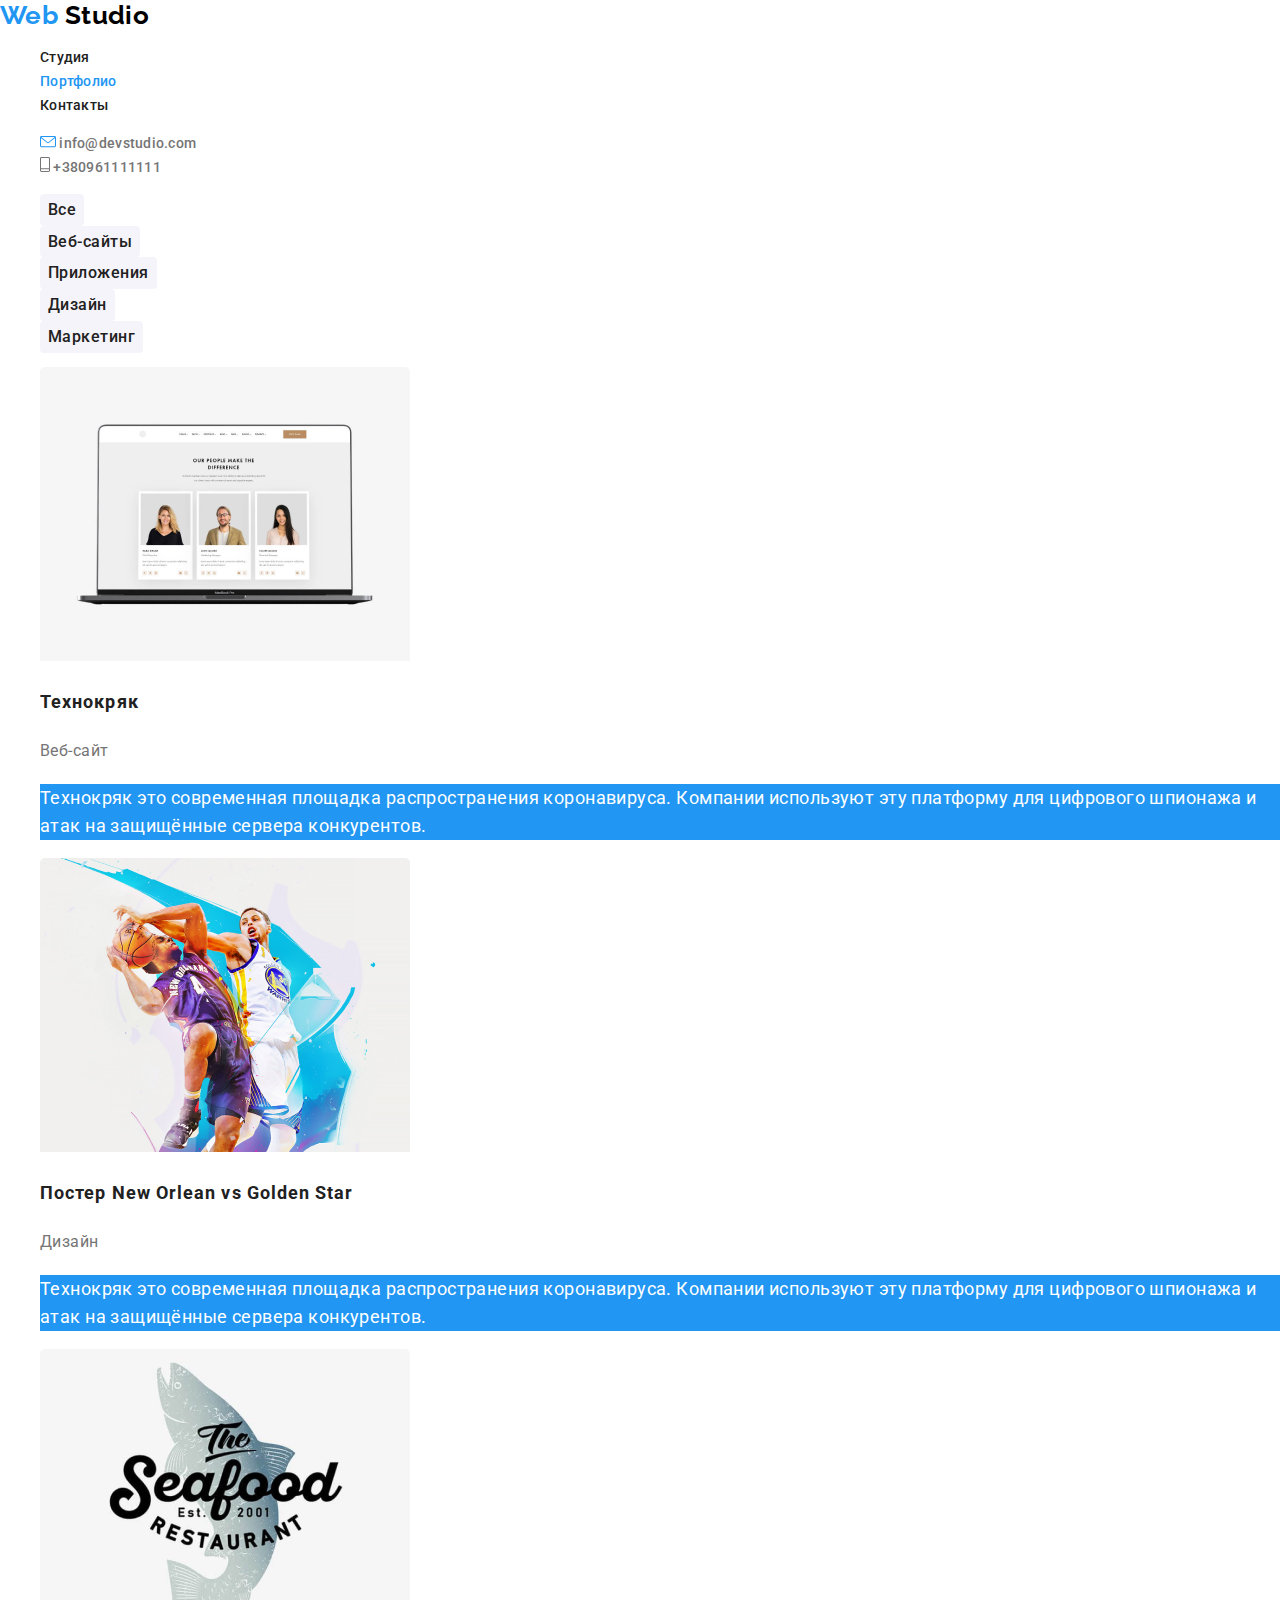
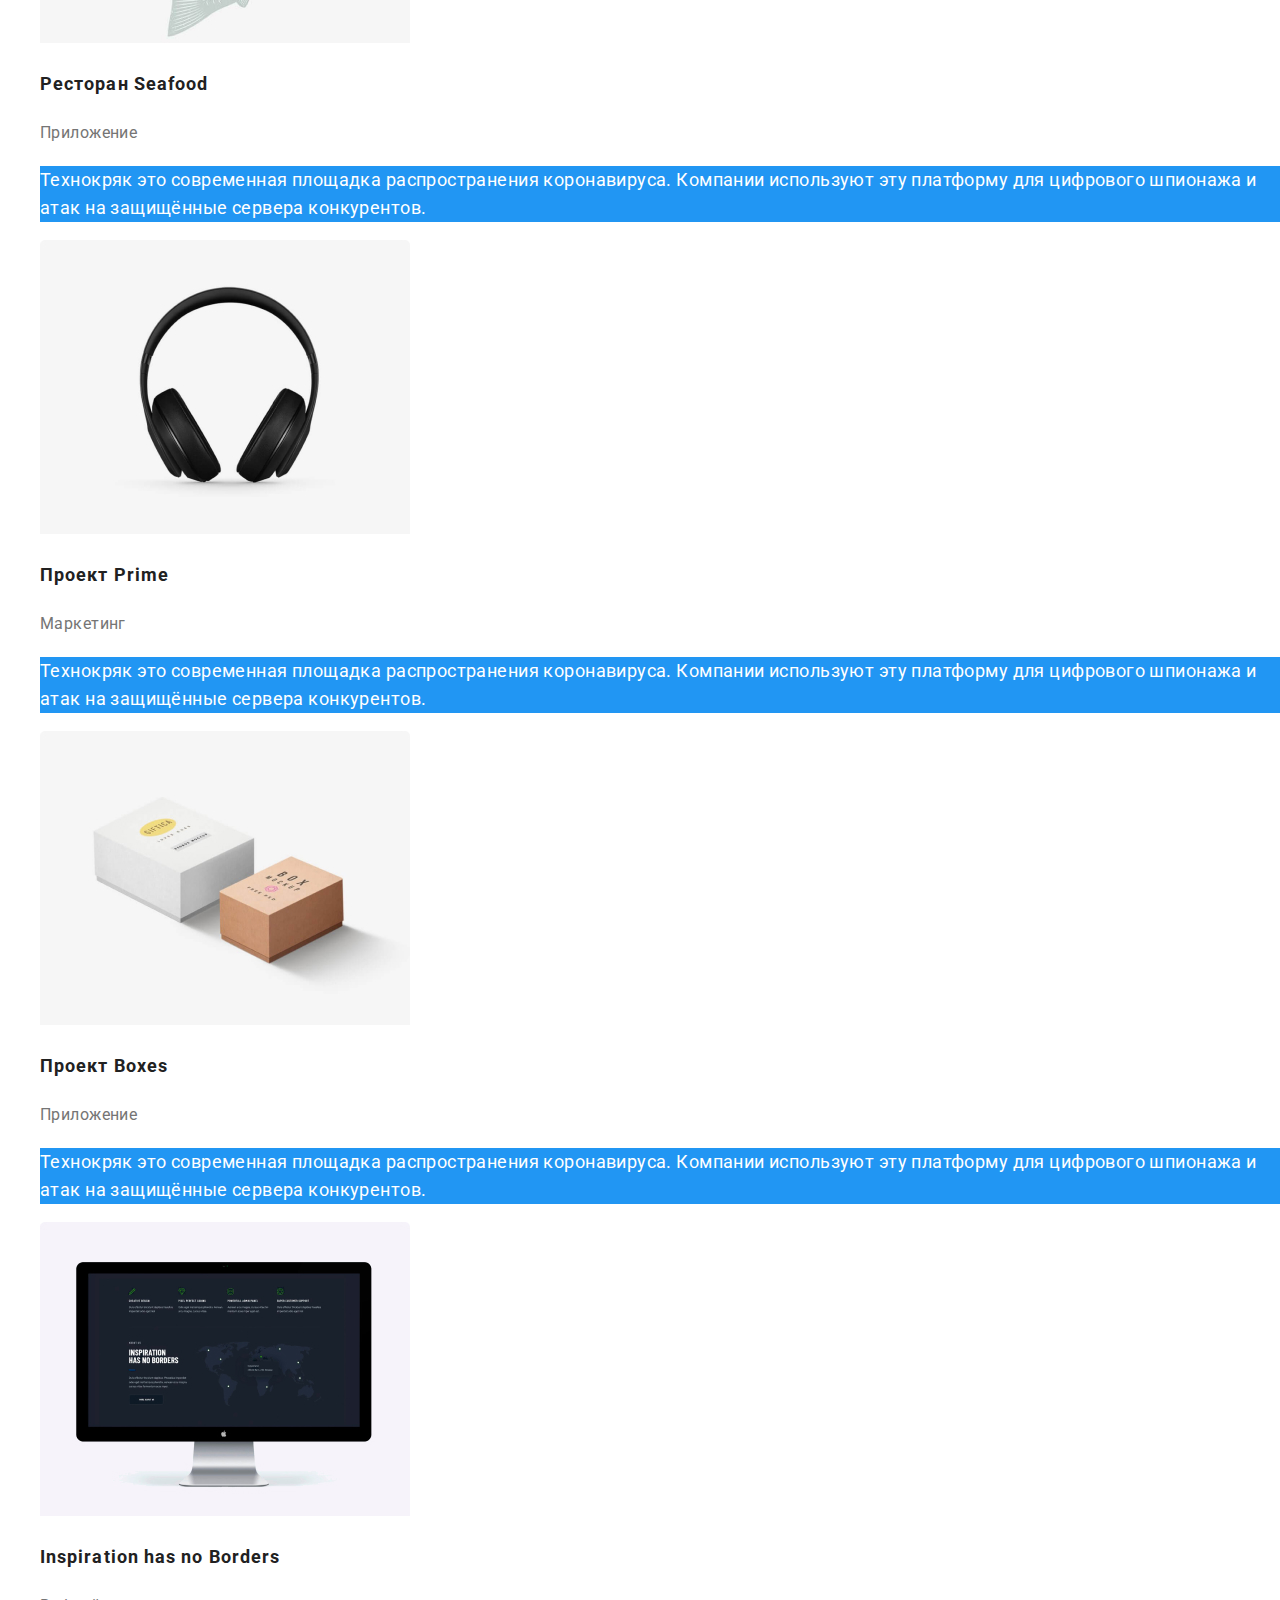
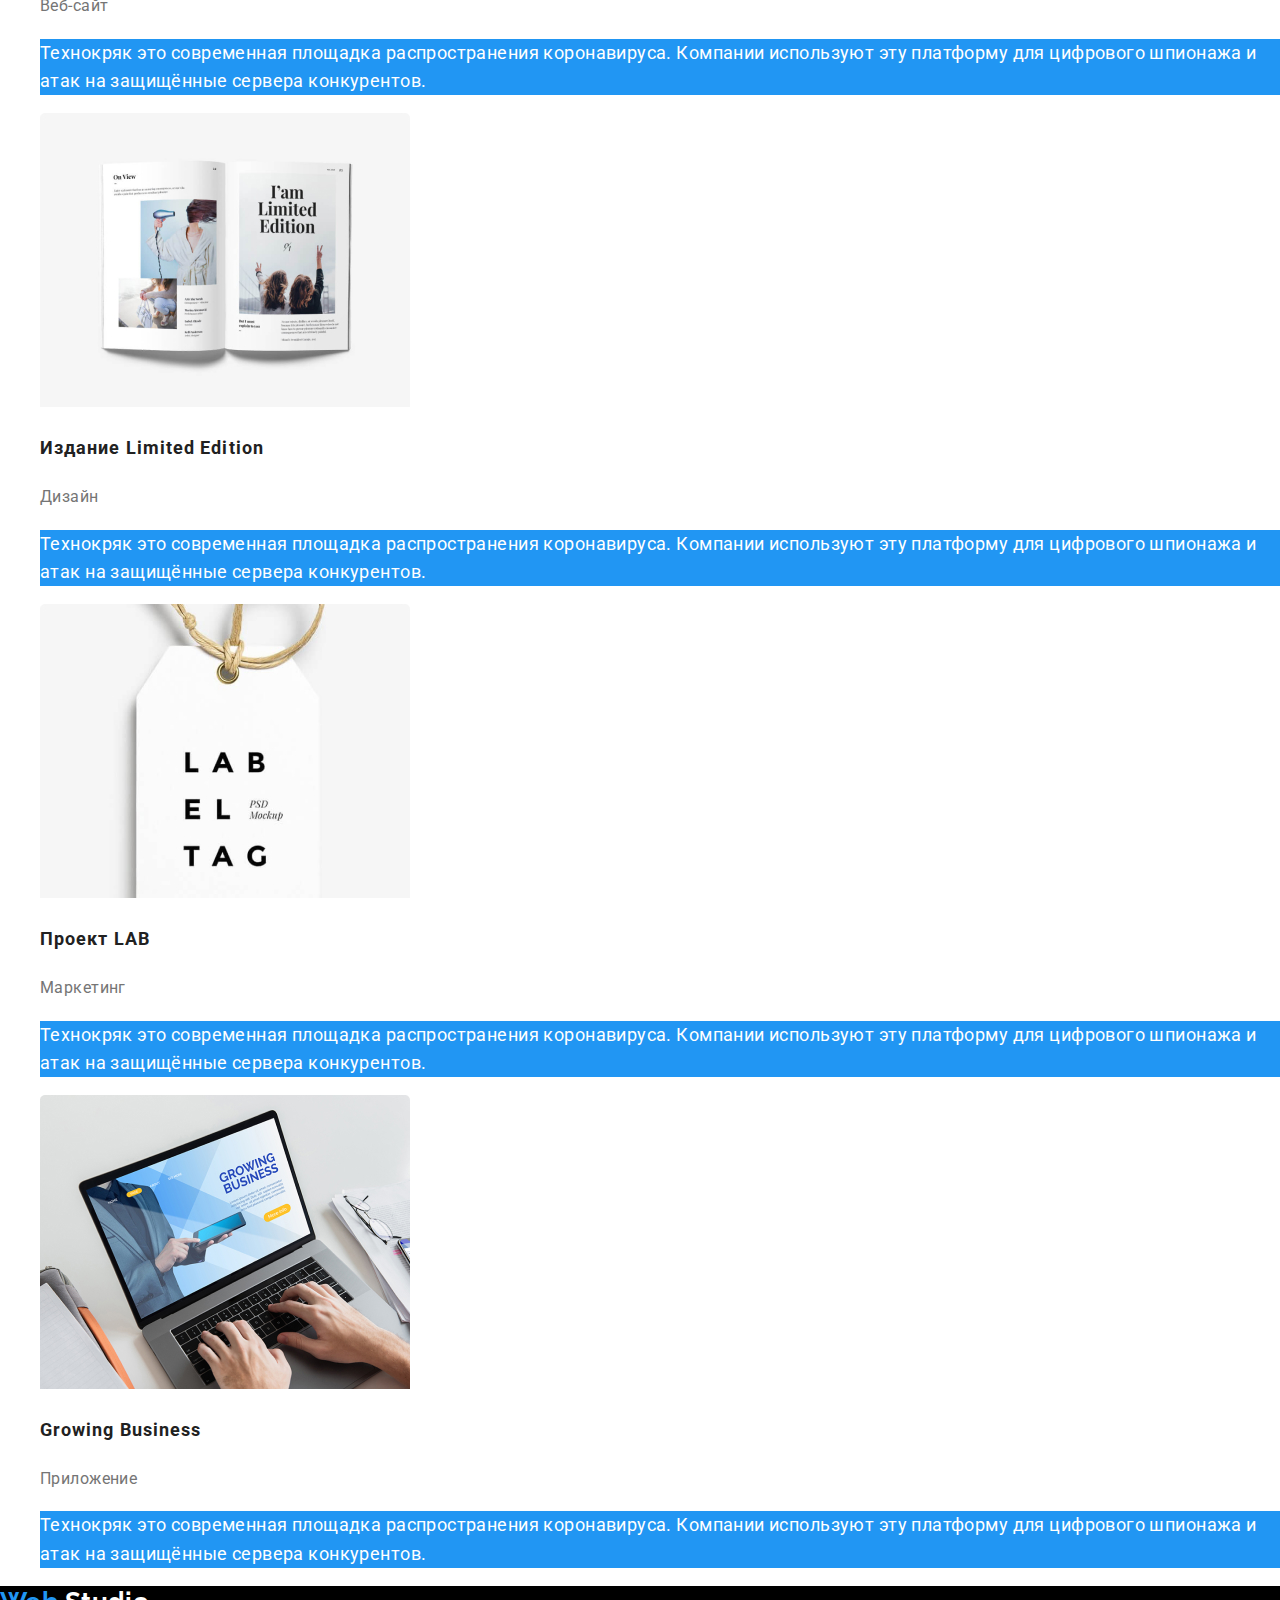
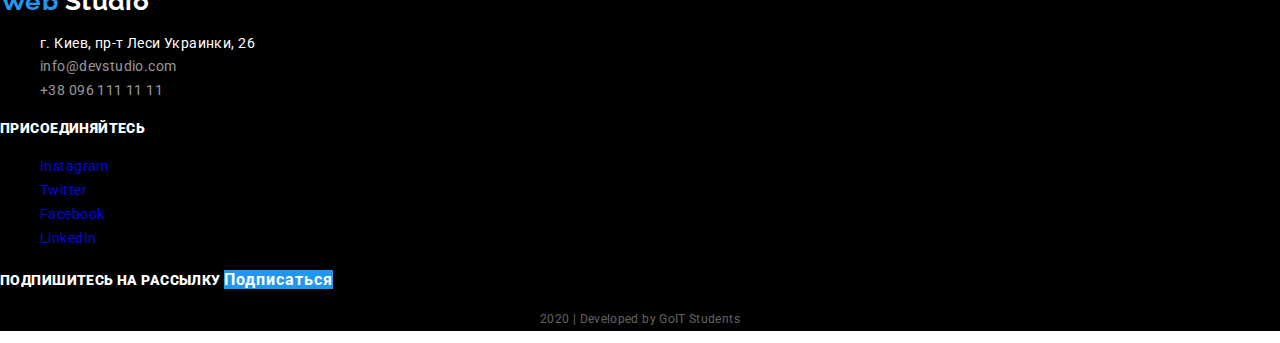
==== portfolio.html @ bf3da472 "Заменяет normalize.css на modern normalize.css" ====
<!DOCTYPE html>
<html lang="ru">
  <head>
    <meta charset="UTF-8" />
    <meta name="viewport" content="width=device-width, initial-scale=1.0" />
    <title>Portfolio</title>
    <link
      href="https://fonts.googleapis.com/css2?family=Raleway:wght@700&family=Roboto:wght@400;500;700&display=swap"
      rel="stylesheet"
    />
    <link
      rel="stylesheet"
      href="https://cdnjs.cloudflare.com/ajax/libs/modern-normalize/0.6.0/modern-normalize.css"
    />
    <link rel="stylesheet" href="./css/styles.css" />
  </head>
  <body>
    <!-- Шапка страницы с навигацией-->
    <header>
      <nav>
        <a class="logo" href="./index.html">
          Web
          <span class="in-header">Studio</span>
        </a>
        <ul class="site-navigation">
          <li>
            <a href="./index.html" class="link">Студия</a>
          </li>
          <li>
            <a href="./portfolio.html" class="link current" aria-current="page">
              Портфолио
            </a>
          </li>
          <li>
            <a href="" class="link">Контакты</a>
          </li>
        </ul>
      </nav>
      <address>
        <ul class="site-contacts">
          <li>
            <a href="mailto:info@devstudio.com" class="link">
              <img src="./images/mail-icon.svg" alt="отправить мейл" />
              info@devstudio.com
            </a>
          </li>
          <li>
            <a href="tel:+380961111111" class="link">
              <img src="./images/phone-icon.svg" alt="позвонить" />
              +380961111111
            </a>
          </li>
        </ul>
      </address>
    </header>
    <!-- Уникальный контент страницы -->
    <main>
      <ul class="filter">
        <li>
          <button class="filter-button" type="button">Все</button>
        </li>
        <li>
          <button class="filter-button" type="button">Веб-сайты</button>
        </li>
        <li>
          <button class="filter-button" type="button">Приложения</button>
        </li>
        <li>
          <button class="filter-button" type="button">Дизайн</button>
        </li>
        <li>
          <button class="filter-button" type="button">Маркетинг</button>
        </li>
      </ul>
      <h1 class="main-title">Галерея проектов</h1>
      <ul class="main-list">
        <li>
          <a class="portfolio-link" href="">
            <img src="./images/project1.jpg" alt="Первый проект" width="370" />
            <h2 class="subtitle">Технокряк</h2>
            <p class="type">Веб-сайт</p>
            <p class="description">
              Технокряк это современная площадка распространения коронавируса.
              Компании используют эту платформу для цифрового шпионажа и атак на
              защищённые сервера конкурентов.
            </p>
          </a>
        </li>
        <li>
          <a class="portfolio-link" href="">
            <img src="./images/project2.jpg" alt="Второй проект" width="370" />
            <h2 class="subtitle">Постер New Orlean vs Golden Star</h2>
            <p class="type">Дизайн</p>
            <p class="description">
              Технокряк это современная площадка распространения коронавируса.
              Компании используют эту платформу для цифрового шпионажа и атак на
              защищённые сервера конкурентов.
            </p>
          </a>
        </li>
        <li>
          <a class="portfolio-link" href="">
            <img src="./images/project3.jpg" alt="Третий проект" width="370" />
            <h2 class="subtitle">Ресторан Seafood</h2>
            <p class="type">Приложение</p>
            <p class="description">
              Технокряк это современная площадка распространения коронавируса.
              Компании используют эту платформу для цифрового шпионажа и атак на
              защищённые сервера конкурентов.
            </p>
          </a>
        </li>
        <li>
          <a class="portfolio-link" href="">
            <img
              src="./images/project4.jpg"
              alt="Четвертый проект"
              width="370"
            />
            <h2 class="subtitle">Проект Prime</h2>
            <p class="type">Маркетинг</p>
            <p class="description">
              Технокряк это современная площадка распространения коронавируса.
              Компании используют эту платформу для цифрового шпионажа и атак на
              защищённые сервера конкурентов.
            </p>
          </a>
        </li>
        <li>
          <a class="portfolio-link" href="">
            <img src="./images/project5.jpg" alt="Пятый проект" width="370" />
            <h2 class="subtitle">Проект Boxes</h2>
            <p class="type">Приложение</p>
            <p class="description">
              Технокряк это современная площадка распространения коронавируса.
              Компании используют эту платформу для цифрового шпионажа и атак на
              защищённые сервера конкурентов.
            </p>
          </a>
        </li>
        <li>
          <a class="portfolio-link" href="">
            <img src="./images/project6.jpg" alt="Шестой проект" width="370" />
            <h2 class="subtitle">Inspiration has no Borders</h2>
            <p class="type">Веб-сайт</p>
            <p class="description">
              Технокряк это современная площадка распространения коронавируса.
              Компании используют эту платформу для цифрового шпионажа и атак на
              защищённые сервера конкурентов.
            </p>
          </a>
        </li>
        <li>
          <a class="portfolio-link" href="">
            <img src="./images/project7.jpg" alt="Седьмой проект" width="370" />
            <h2 class="subtitle">Издание Limited Edition</h2>
            <p class="type">Дизайн</p>
            <p class="description">
              Технокряк это современная площадка распространения коронавируса.
              Компании используют эту платформу для цифрового шпионажа и атак на
              защищённые сервера конкурентов.
            </p>
          </a>
        </li>
        <li>
          <a class="portfolio-link" href="">
            <img src="./images/project8.jpg" alt="Восьмой проект" width="370" />
            <h2 class="subtitle">Проект LAB</h2>
            <p class="type">Маркетинг</p>
            <p class="description">
              Технокряк это современная площадка распространения коронавируса.
              Компании используют эту платформу для цифрового шпионажа и атак на
              защищённые сервера конкурентов.
            </p>
          </a>
        </li>
        <li>
          <a class="portfolio-link" href="">
            <img src="./images/project9.jpg" alt="Девятый проект" width="370" />
            <h2 class="subtitle">Growing Business</h2>
            <p class="type">Приложение</p>
            <p class="description">
              Технокряк это современная площадка распространения коронавируса.
              Компании используют эту платформу для цифрового шпионажа и атак на
              защищённые сервера конкурентов.
            </p>
          </a>
        </li>
      </ul>
    </main>
    <!-- Подвал страницы -->
    <footer>
      <a class="logo" href="./index.html">
        Web
        <span class="in-footer">Studio</span>
      </a>
      <address>
        <ul class="address-links">
          <li>
            <a class="address" href="https://goo.gl/maps/L6xQnXcVUkstuExL9"
              >г. Киев, пр-т Леси Украинки, 26
            </a>
          </li>
          <li>
            <a class="link" href="mailto:info@devstudio.com"
              >info@devstudio.com
            </a>
          </li>
          <li>
            <a class="link" href="tel:+380961111111">+38 096 111 11 11 </a>
          </li>
        </ul>
      </address>
      <span class="footer-text"><b>присоединяйтесь</b></span>
      <ul class="footer social-links">
        <li>
          <a class="social-links" href="https://www.instagram.com/">
            Instagram
          </a>
        </li>
        <li>
          <a class="social-links" href="https://twitter.com/">Twitter</a>
        </li>
        <li>
          <a class="social-links" href="https://www.facebook.com/">Facebook</a>
        </li>
        <li>
          <a class="social-links" href="https://www.linkedin.com/">LinkedIn</a>
        </li>
      </ul>
      <span class="footer-text"><b>Подпишитесь на рассылку</b></span>
      <a class="button primary" href="">Подписаться</a>
      <p class="developed-by">2020 | Developed by GoIT Students</p>
    </footer>
  </body>
</html>
---- css/styles.css ----
/* цвет фона кнопки, ссылок в фокусе - #2196F3
цвет фона страницы, текста героя, текста кнопки, подписи боксов в фокусе - #FFFFFF
цвет описания функций, должностей в команде, контактов в хедере - #757575
цвет текста заголовков, имен членов команды, ссылок навигации - #212121
цвет части логотипа - #000000 
цвет контактов в футере - rgba(255, 255, 255, 0.6); 
цвет фона неактивных кнопок в фильтре портфолио, фона секции команды - #F5F4FA; */
:root {
  --button-background-links-color: #2196f3;
  --body-background-button-font-color: #ffffff;
  --features-header-contacts-color: #757575;
  --headers-names-links-color: #212121;
  --footer-contacts-color: rgba(255, 255, 255, 0.6);
  --team-background-portfolio-filters-color: #f5f4fa;
}

/* свойства body */
body {
  font-family: Roboto, sans-serif;
  font-style: normal;
  font-weight: 400;
  font-size: 14px;
  line-height: 1.71;
  letter-spacing: 0.03em;
}

/* Свойства логотипа */
.logo {
  font-family: Raleway, sans-serif;
  font-style: normal;
  font-weight: 700;
  font-size: 26px;
  line-height: 1.19;
  color: #2196f3;
  text-decoration: none;
}

.logo .in-header {
  color: #000000;
}

.logo .in-footer {
  color: #ffffff;
}
/* Навигация сайта*/

.site-navigation {
  list-style-type: none;
}
.site-navigation .link {
  font-weight: 500;
  line-height: 1.14;
  letter-spacing: 0.02em;
  text-decoration: none;
  color: var(--headers-names-links-color);
}

.site-navigation .link:hover,
.site-navigation .link:focus {
  color: var(--button-background-links-color);
}

.site-navigation .current {
  color: var(--button-background-links-color);
}

/*Контакты в хедере*/

.site-contacts {
  list-style-type: none;
}

.site-contacts .link {
  font-style: normal;
  font-weight: 500;
  line-height: 1.14;
  letter-spacing: 0.02em;
  text-decoration: none;
  color: var(--features-header-contacts-color);
}

.site-contacts .link:hover,
.site-contacts .link:focus {
  color: var(--button-background-links-color);
}
/*Подвал страницы*/

.address-links {
  font-style: normal;
  line-height: 1.71;
  list-style-type: none;
  text-decoration: none;
}

.address {
  text-decoration: none;
  color: var(--body-background-button-font-color);
}

.address-links .link {
  text-decoration: none;
  color: var(--footer-contacts-color);
}

.footer-text {
  font-weight: 700;
  line-height: 16px;
  text-transform: uppercase;
  color: var(--body-background-button-font-color);
}

.footer.social-links {
  list-style: none;
  text-decoration: none;
}
.footer .social-links:hover,
.footer .social-links:focus {
  color: var(--button-background-links-color);
}

.developed-by {
  font-size: 12px;
  line-height: 2;
  text-align: center;
  letter-spacing: 0.03em;
  color: rgba(255, 255, 255, 0.4);
}

/*Кнопка*/

.button {
  font-weight: 700;
  font-size: 16px;
  line-height: 1.87;
  align-items: center;
  text-align: center;
  letter-spacing: 0.06em;
  text-decoration: none;
}

.button.primary {
  color: var(--body-background-button-font-color);
  background-color: var(--button-background-links-color);
}

/*Герой*/

.hero-title {
  font-weight: 900;
  font-size: 44px;
  line-height: 1.36;
  text-align: center;
  letter-spacing: 0.06em;
  text-transform: uppercase;
  /* DELETE THIS AFTER MODIFICATION */
  background-color: #000000;
  /* DELETE THIS AFTER MODIFICATION */
  color: var(--body-background-button-font-color);
}

/*Особенности*/

.section-title {
  font-weight: 700;
  font-size: 36px;
  line-height: 1.16;
  text-align: center;
  color: var(--headers-names-links-color);
}

.section-title.invisible {
  visibility: hidden;
}

.section-subtitle {
  font-weight: 700;
  font-size: 14px;
  line-height: 1.14;
  text-transform: uppercase;
  color: var(--headers-names-links-color);
}

.section .features {
  color: var(--features-header-contacts-color);
}

.section-subtitle.work {
  color: var(--body-background-button-font-color);
}

.section-subtitle.team {
  font-weight: 500;
  font-size: 16px;
  line-height: 1.18;
  text-align: center;
  text-transform: none;
  color: var(--headers-names-links-color);
}

.section-list {
  list-style: none;
}

.section-list.link {
  text-decoration: none;
}

.section-list.link:hover,
.section-list.link:focus {
  color: var(--button-background-links-color);
}

/*Наша команда*/

.team-list {
  list-style: none;
}

.mate {
  list-style: none;
}

.social-links {
  text-decoration: none;
}

.mate .social-links:hover,
.mate .social-links:focus {
  color: var(--button-background-links-color);
}

.position {
  font-size: 16px;
  line-height: 1.18;
  text-align: center;
  color: var(--features-header-contacts-color);
}

/* DELETE THIS AFTER MODIFICATION */
footer {
  background-color: #000000;
}
/* DELETE THIS AFTER MODIFICATION */

/*Фильтр*/

.filter {
  list-style: none;
}

.filter-button {
  font-family: inherit;
  font-style: normal;
  font-weight: 500;
  font-size: 16px;
  line-height: 1.62;
  text-align: center;
  letter-spacing: 0.03em;
  border-color: transparent;
  border-radius: 4px;
  color: var(--headers-names-links-color);
  background-color: var(--team-background-portfolio-filters-color);
}

.filter-button:hover,
.filter-button:focus {
  color: var(--body-background-button-font-color);
  background-color: var(--button-background-links-color);
}

/*Портфолио*/

.main-title {
  display: none;
}

.main-list {
  list-style: none;
}

.portfolio-link {
  text-decoration: none;
}

.main-list .subtitle {
  font-weight: 700;
  font-size: 18px;
  line-height: 2;
  letter-spacing: 0.06em;
  color: var(--headers-names-links-color);
}

.main-list .type {
  font-size: 16px;
  line-height: 1.87;
  color: var(--features-header-contacts-color);
}

.main-list .description {
  font-size: 18px;
  line-height: 1.56;
  color: var(--body-background-button-font-color);

  /*DELETE THIS AFTER MODIFICATION*/
  background-color: var(--button-background-links-color);
  /*DELETE THIS AFTER MODIFICATION*/
}
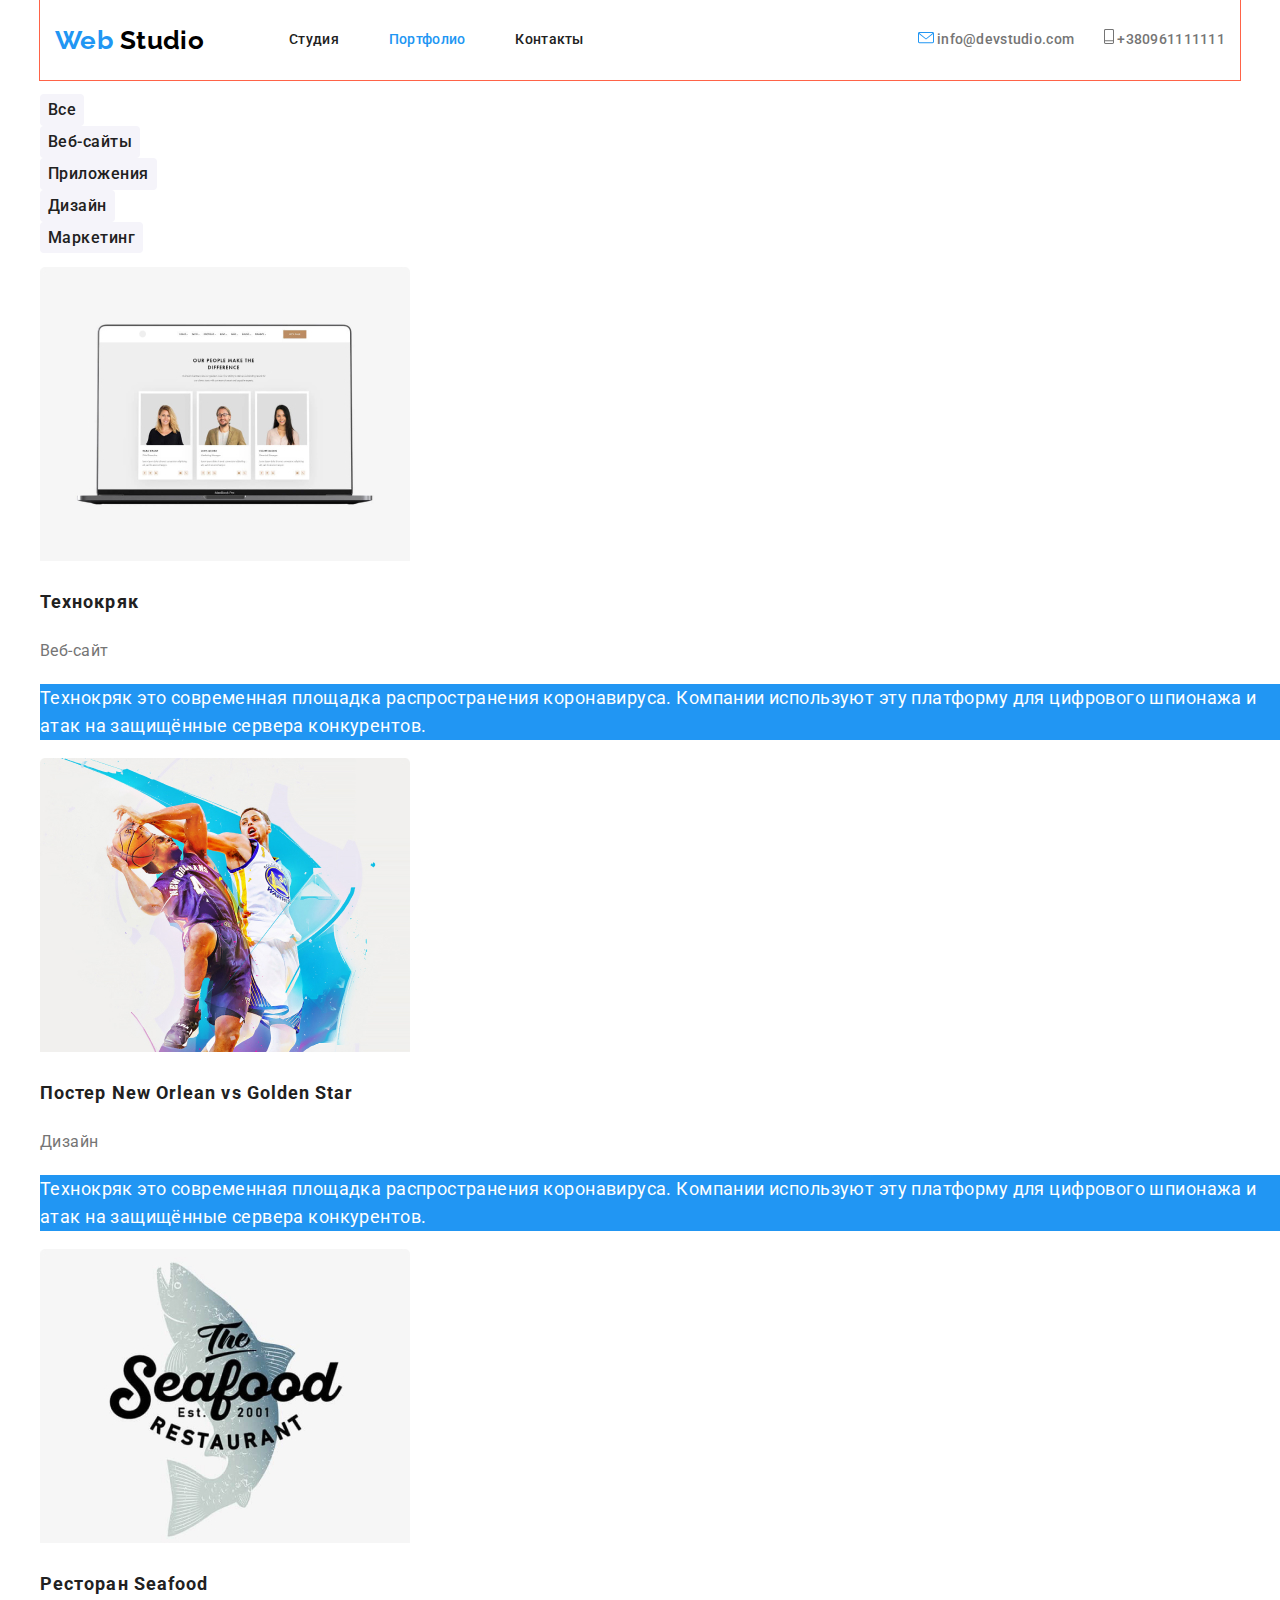
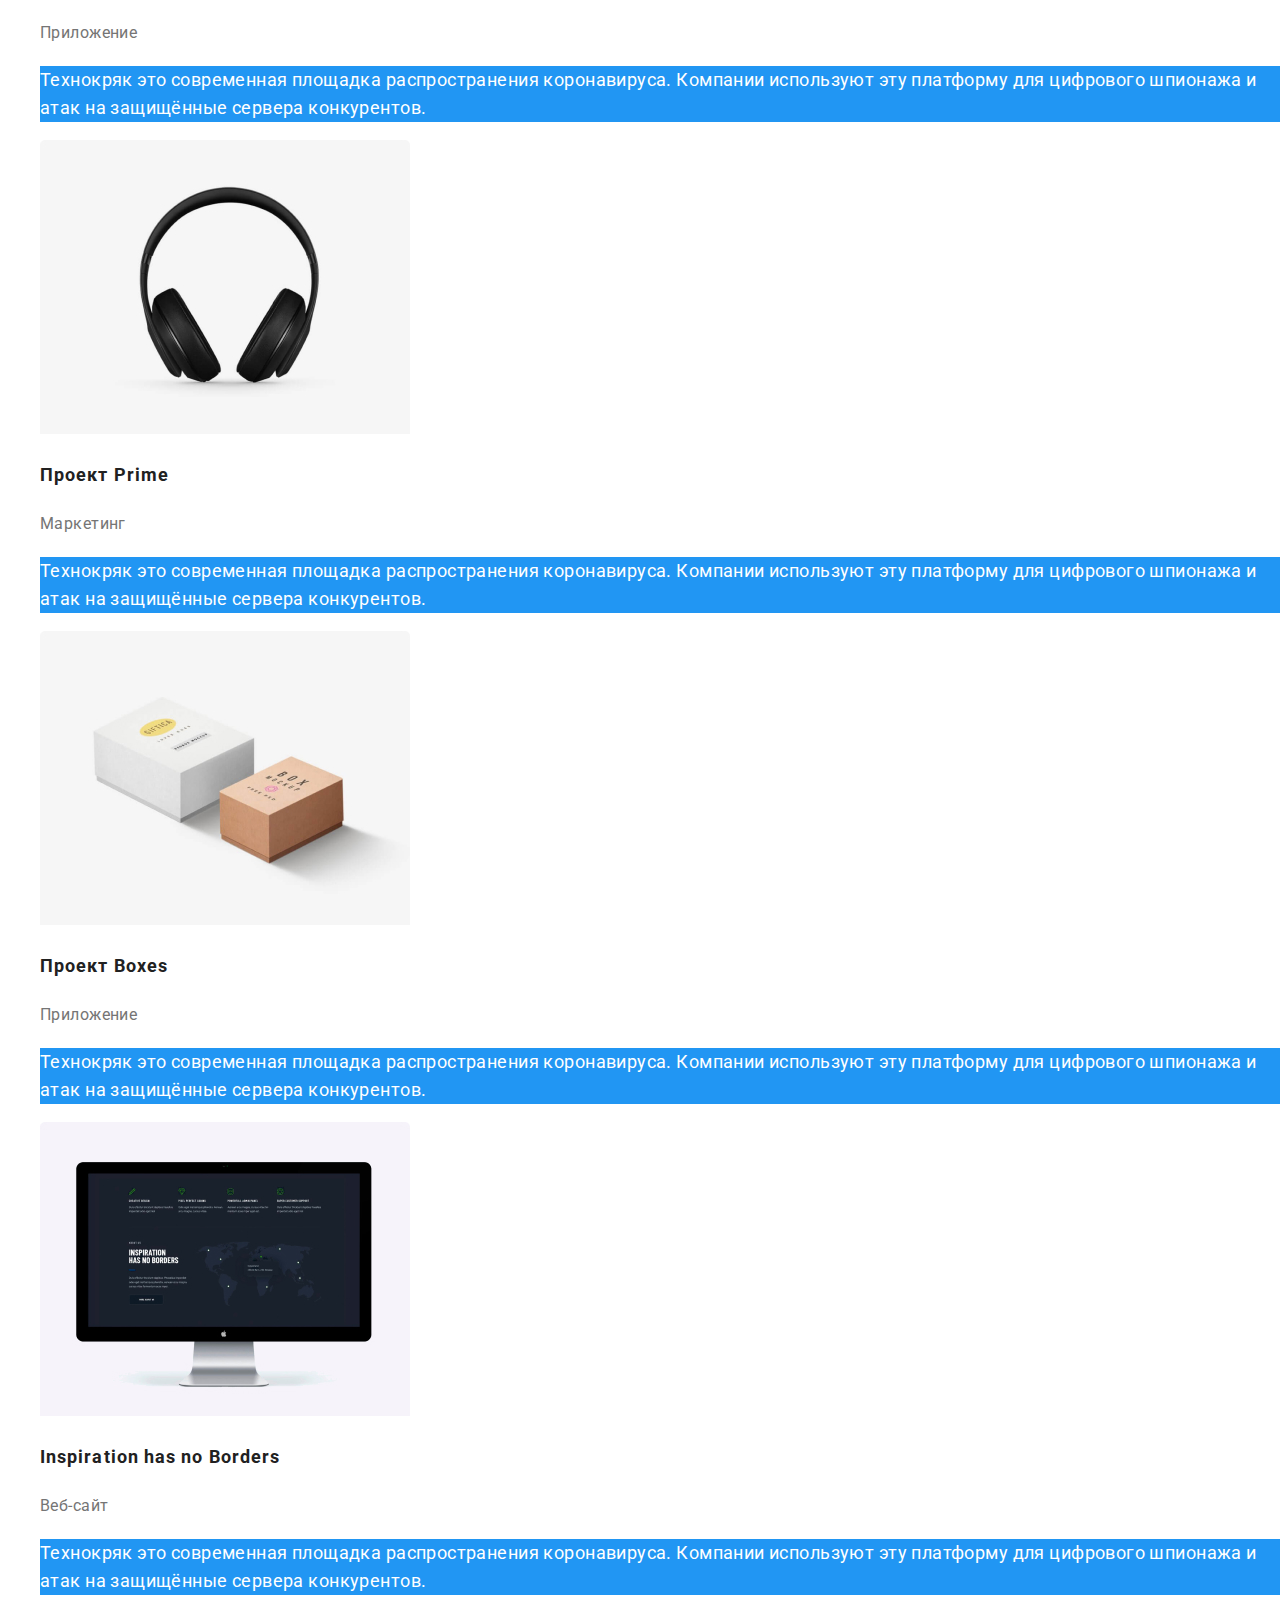
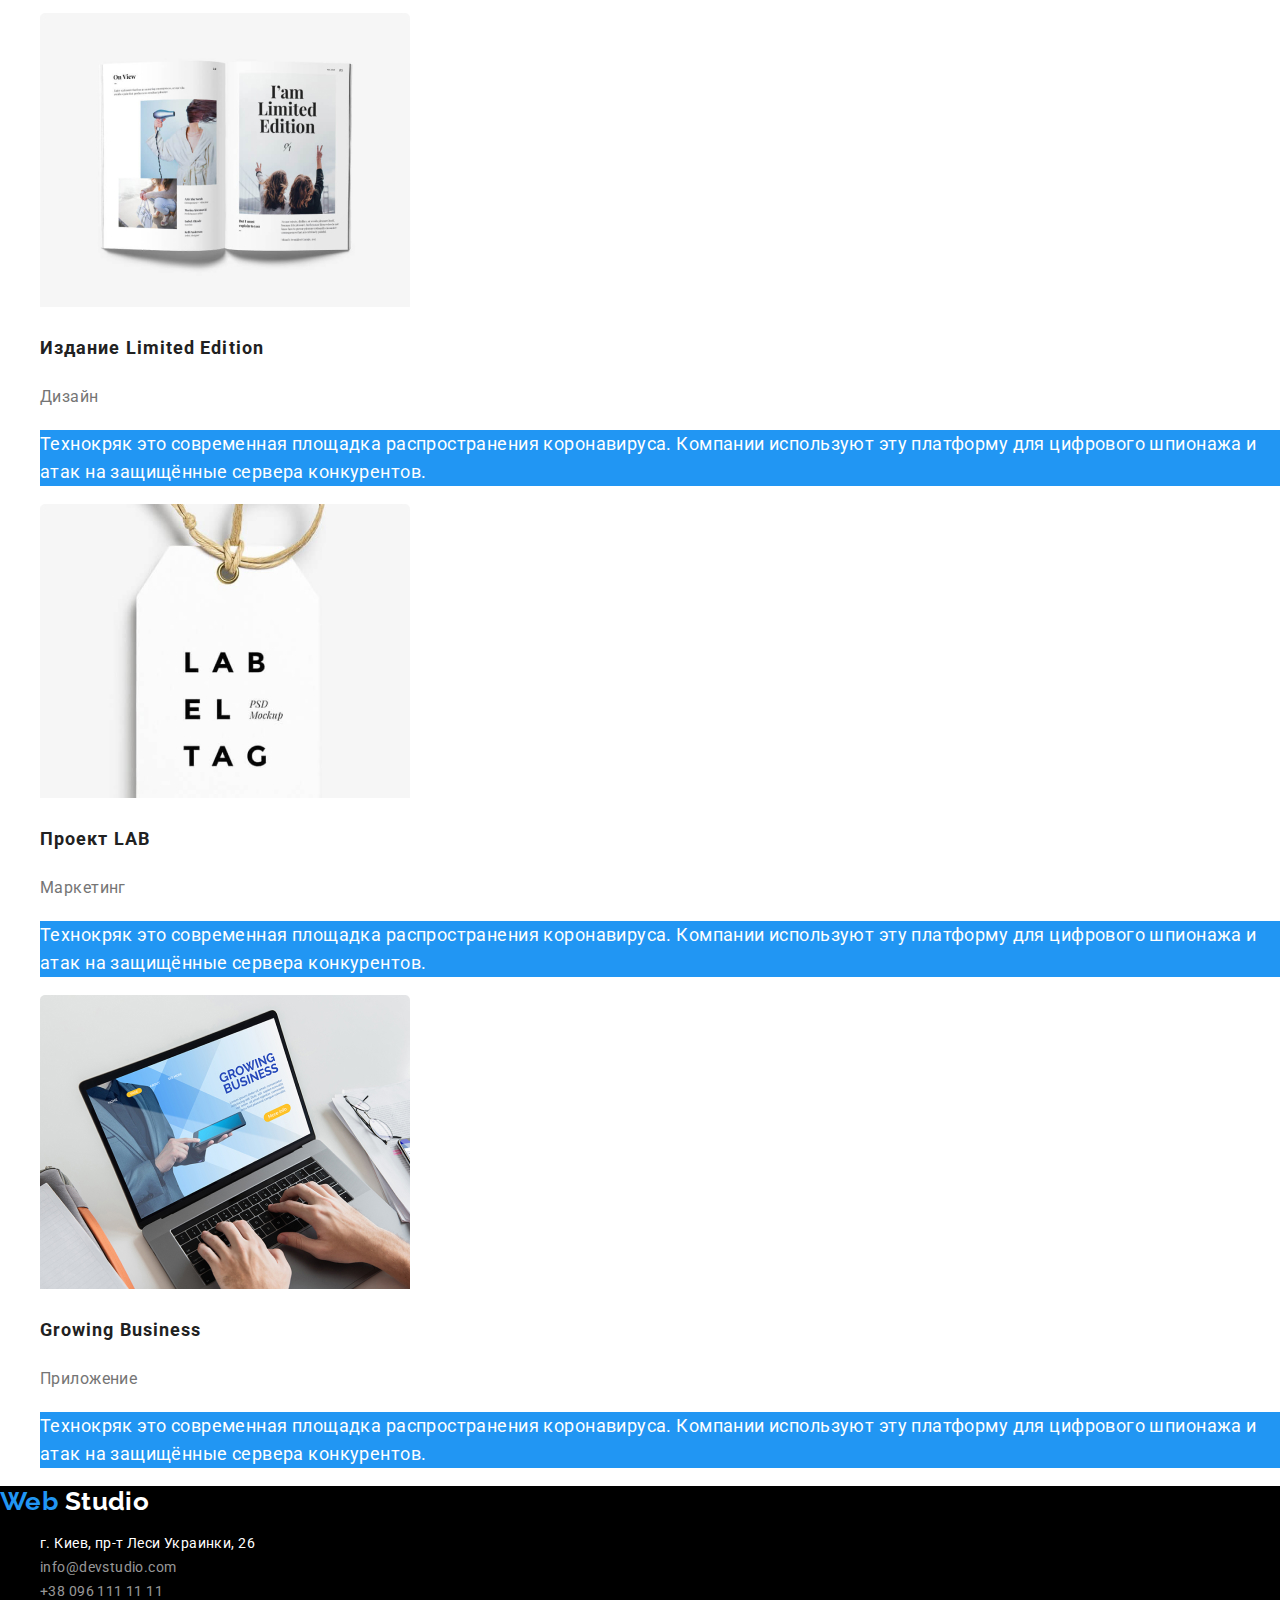
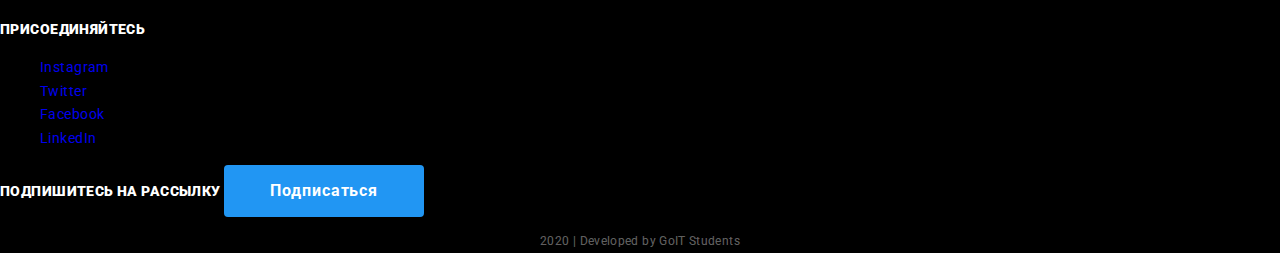
==== commit ccde6875: "Добавляет оформление хедера" ====
--- a/portfolio.html
+++ b/portfolio.html
@@ -16,42 +16,42 @@
   </head>
   <body>
     <!-- Шапка страницы с навигацией-->
-    <header>
-      <nav>
-        <a class="logo" href="./index.html">
-          Web
-          <span class="in-header">Studio</span>
-        </a>
-        <ul class="site-navigation">
-          <li>
-            <a href="./index.html" class="link">Студия</a>
-          </li>
-          <li>
-            <a href="./portfolio.html" class="link current" aria-current="page">
-              Портфолио
-            </a>
-          </li>
-          <li>
-            <a href="" class="link">Контакты</a>
-          </li>
-        </ul>
-      </nav>
-      <address>
-        <ul class="site-contacts">
-          <li>
-            <a href="mailto:info@devstudio.com" class="link">
-              <img src="./images/mail-icon.svg" alt="отправить мейл" />
-              info@devstudio.com
-            </a>
-          </li>
-          <li>
-            <a href="tel:+380961111111" class="link">
-              <img src="./images/phone-icon.svg" alt="позвонить" />
-              +380961111111
-            </a>
-          </li>
-        </ul>
-      </address>
+    <header class="page-header">
+      <div class="container">
+        <nav class="header-nav">
+          <a class="logo" href="./index.html">
+            Web
+            <span class="in-header">Studio</span>
+          </a>
+          <ul class="site-navigation">
+            <li class="item">
+              <a href="./index.html" class="link" aria-current="page">Студия</a>
+            </li>
+            <li class="item">
+              <a href="./portfolio.html" class="link current">Портфолио</a>
+            </li>
+            <li class="item">
+              <a href="" class="link">Контакты</a>
+            </li>
+          </ul>
+        </nav>
+        <address class="header-address">
+          <ul class="site-contacts">
+            <li class="item">
+              <a href="mailto:info@devstudio.com" class="link">
+                <img src="./images/mail-icon.svg" alt="Отправить мейл" />
+                info@devstudio.com
+              </a>
+            </li>
+            <li class="item">
+              <a href="tel:+380961111111" class="link">
+                <img src="./images/phone-icon.svg" alt="Позвонить" />
+                +380961111111
+              </a>
+            </li>
+          </ul>
+        </address>
+      </div>
     </header>
     <!-- Уникальный контент страницы -->
     <main>
--- a/css/styles.css
+++ b/css/styles.css
@@ -33,6 +33,7 @@
   line-height: 1.19;
   color: #2196f3;
   text-decoration: none;
+  margin-right: 85px;
 }
 
 .logo .in-header {
@@ -46,8 +47,21 @@
 
 .site-navigation {
   list-style-type: none;
-}
+  margin-top: 0;
+  margin-bottom: 0;
+  padding-left: 0;
+  display: flex;
+}
+
+.site-navigation .item:not(:first-child) {
+  margin-left: 50px;
+}
+
 .site-navigation .link {
+  padding-top: 32px;
+  padding-bottom: 32px;
+  display: block;
+
   font-weight: 500;
   line-height: 1.14;
   letter-spacing: 0.02em;
@@ -66,8 +80,20 @@
 
 /*Контакты в хедере*/
 
+.header-address {
+  margin-left: auto;
+}
+
 .site-contacts {
   list-style-type: none;
+  margin-top: 0;
+  margin-bottom: 0;
+  padding-left: 0;
+  display: flex;
+}
+
+.site-contacts > .item:not(:first-child) {
+  margin-left: 30px;
 }
 
 .site-contacts .link {
@@ -128,7 +154,7 @@
 
 /*Кнопка*/
 
-.button {
+.button.primary {
   font-weight: 700;
   font-size: 16px;
   line-height: 1.87;
@@ -136,22 +162,30 @@
   text-align: center;
   letter-spacing: 0.06em;
   text-decoration: none;
-}
-
-.button.primary {
+  box-sizing: border-box;
+  display: inline-block;
+  min-width: 200px;
+  padding: 10px 32px;
+  border: 1px solid transparent;
+  border-radius: 4px;
   color: var(--body-background-button-font-color);
   background-color: var(--button-background-links-color);
 }
 
 /*Герой*/
+
+.hero {
+  text-align: center;
+}
 
 .hero-title {
   font-weight: 900;
   font-size: 44px;
   line-height: 1.36;
-  text-align: center;
   letter-spacing: 0.06em;
   text-transform: uppercase;
+  margin-top: 0;
+  margin-bottom: 30px;
   /* DELETE THIS AFTER MODIFICATION */
   background-color: #000000;
   /* DELETE THIS AFTER MODIFICATION */
@@ -305,3 +339,20 @@
   background-color: var(--button-background-links-color);
   /*DELETE THIS AFTER MODIFICATION*/
 }
+
+/*  Container */
+
+.header-nav {
+  display: flex;
+  align-items: center;
+}
+
+.container {
+  margin: 0 auto;
+  width: 1200px;
+  padding-left: 15px;
+  padding-right: 15px;
+  outline: 1px solid tomato;
+  display: flex;
+  align-items: center;
+}
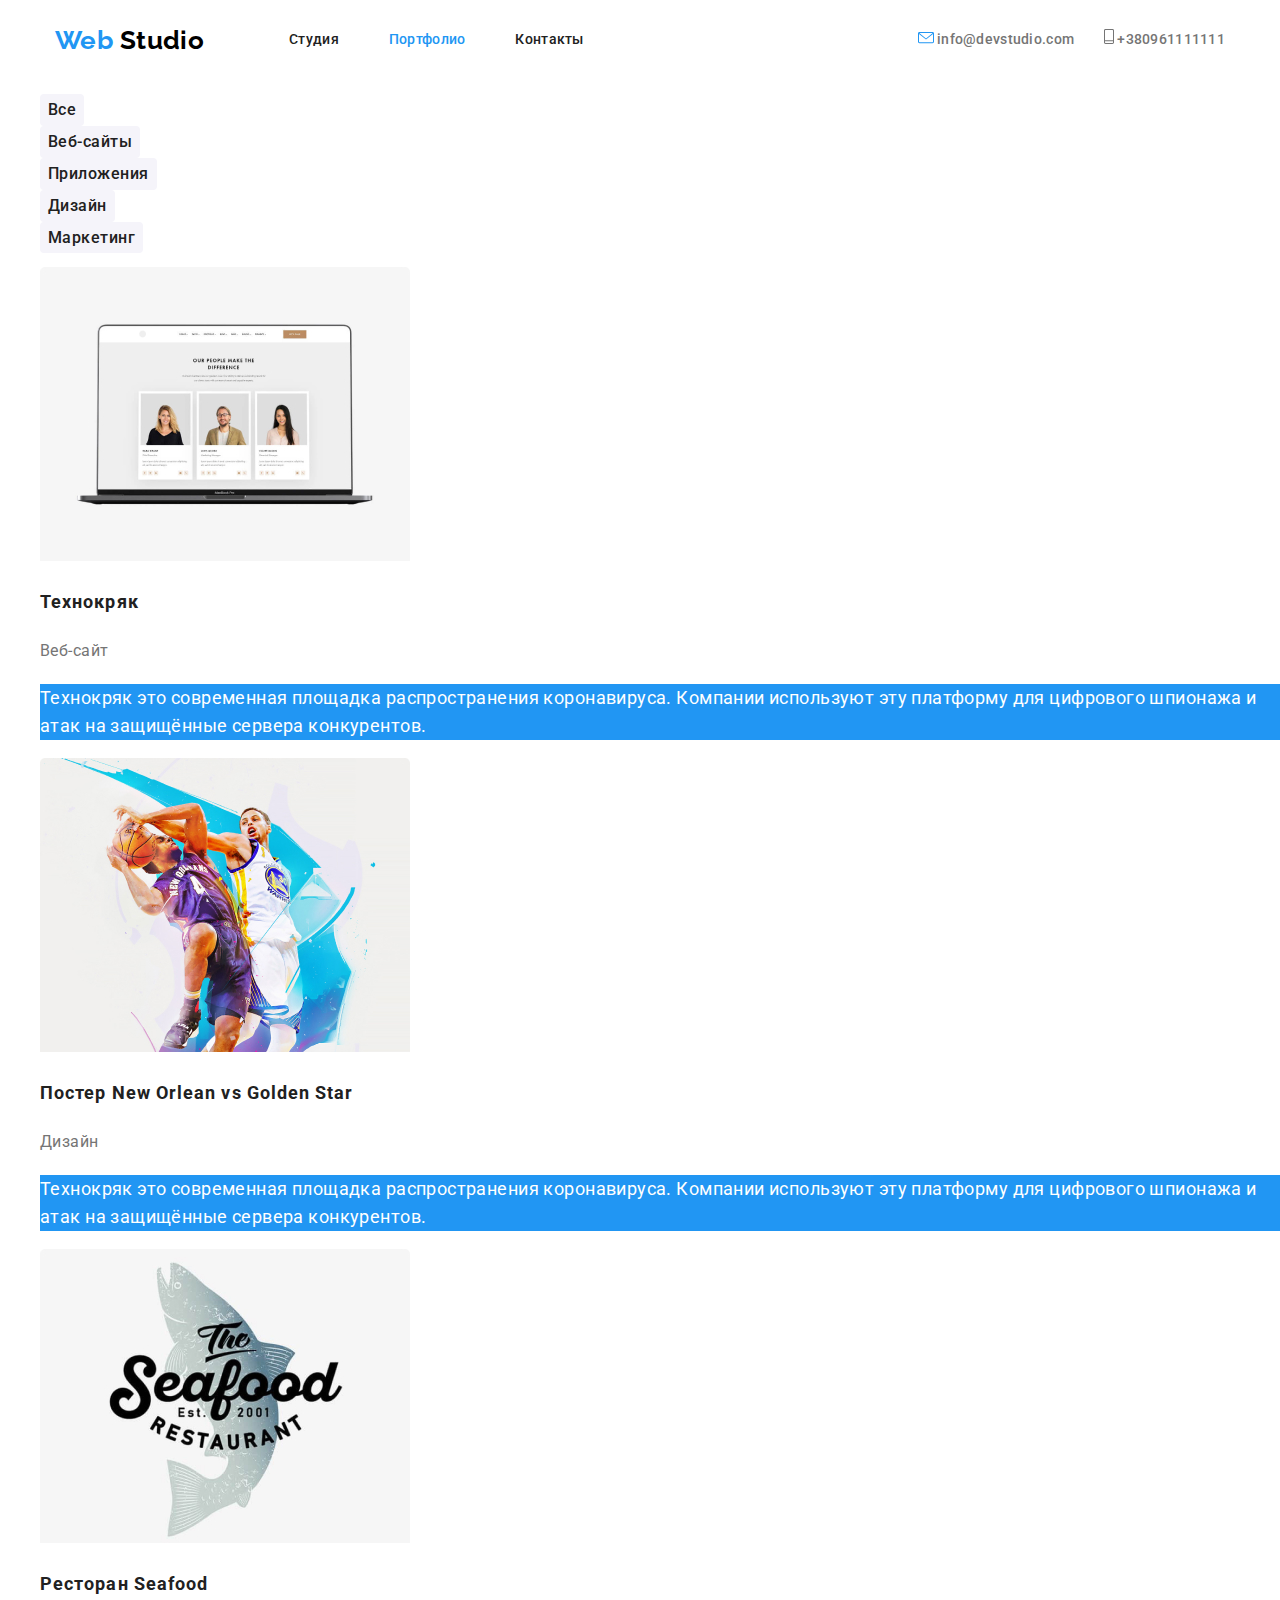
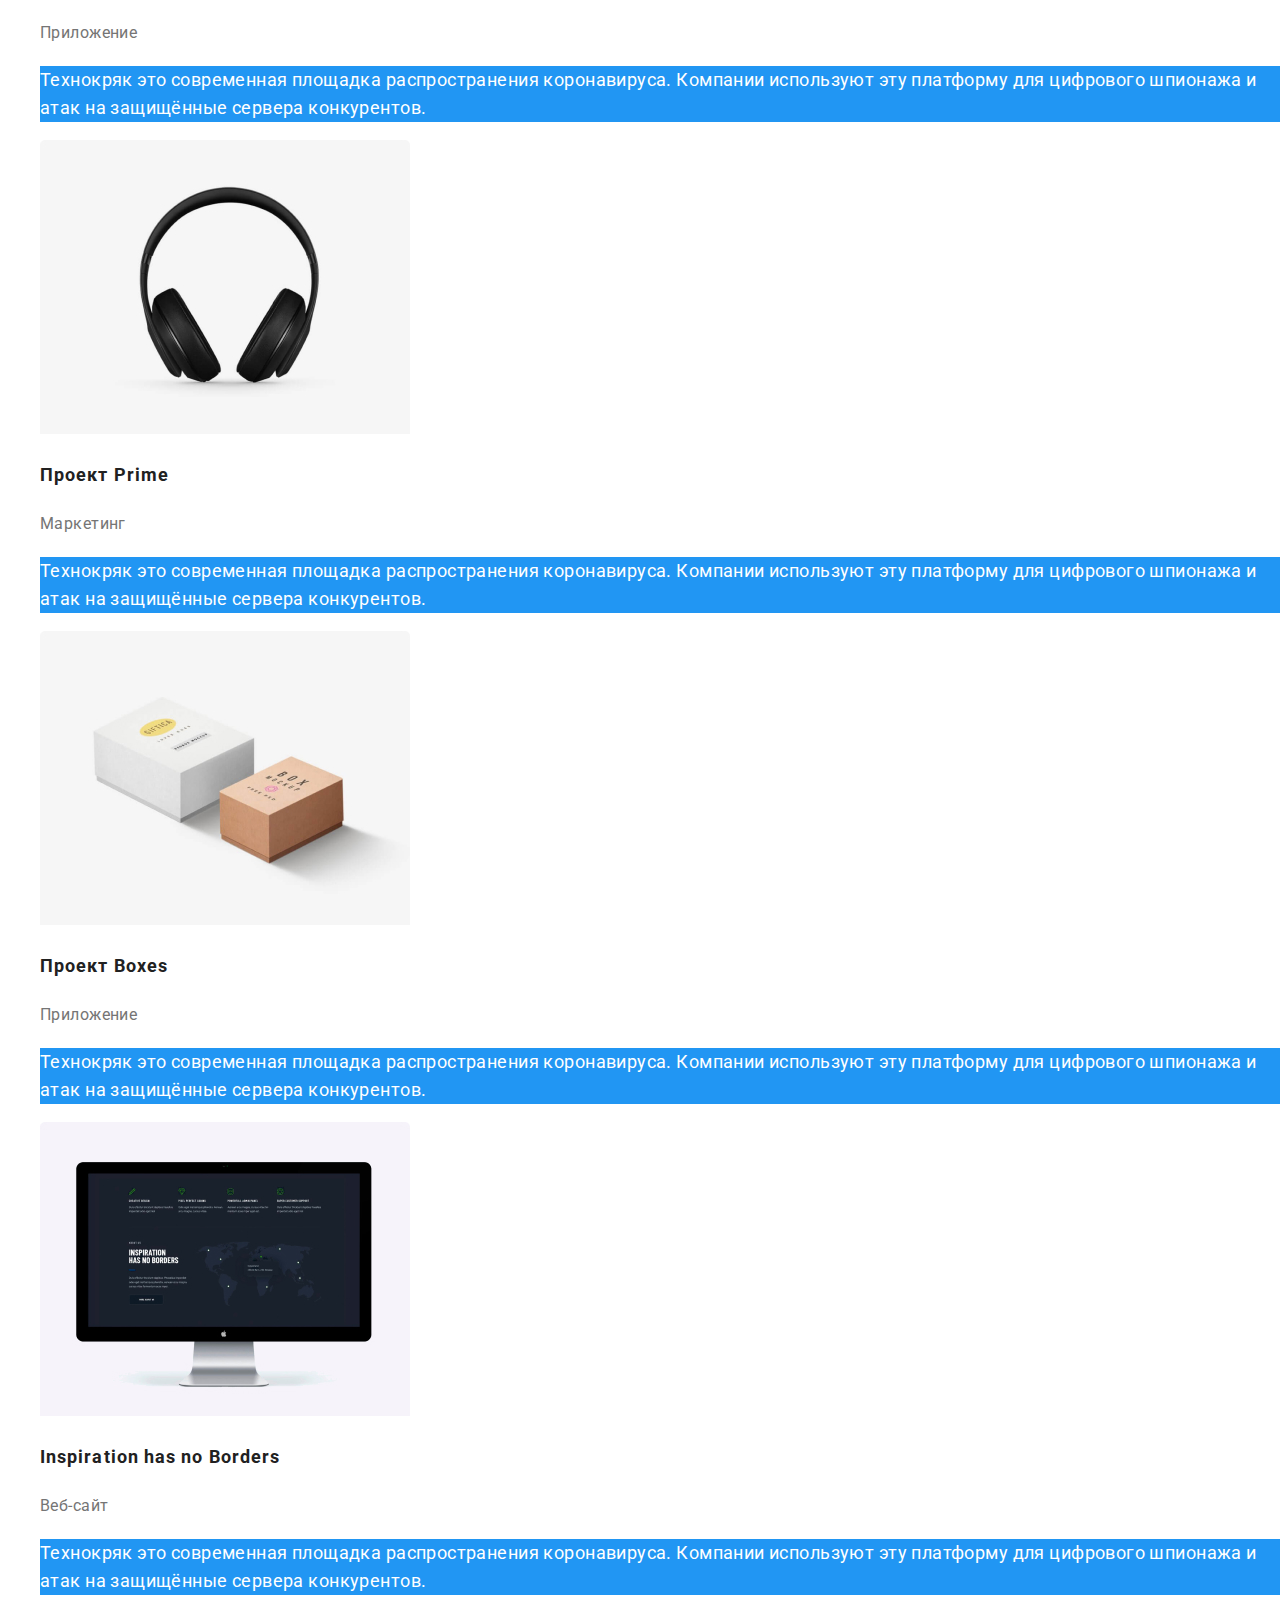
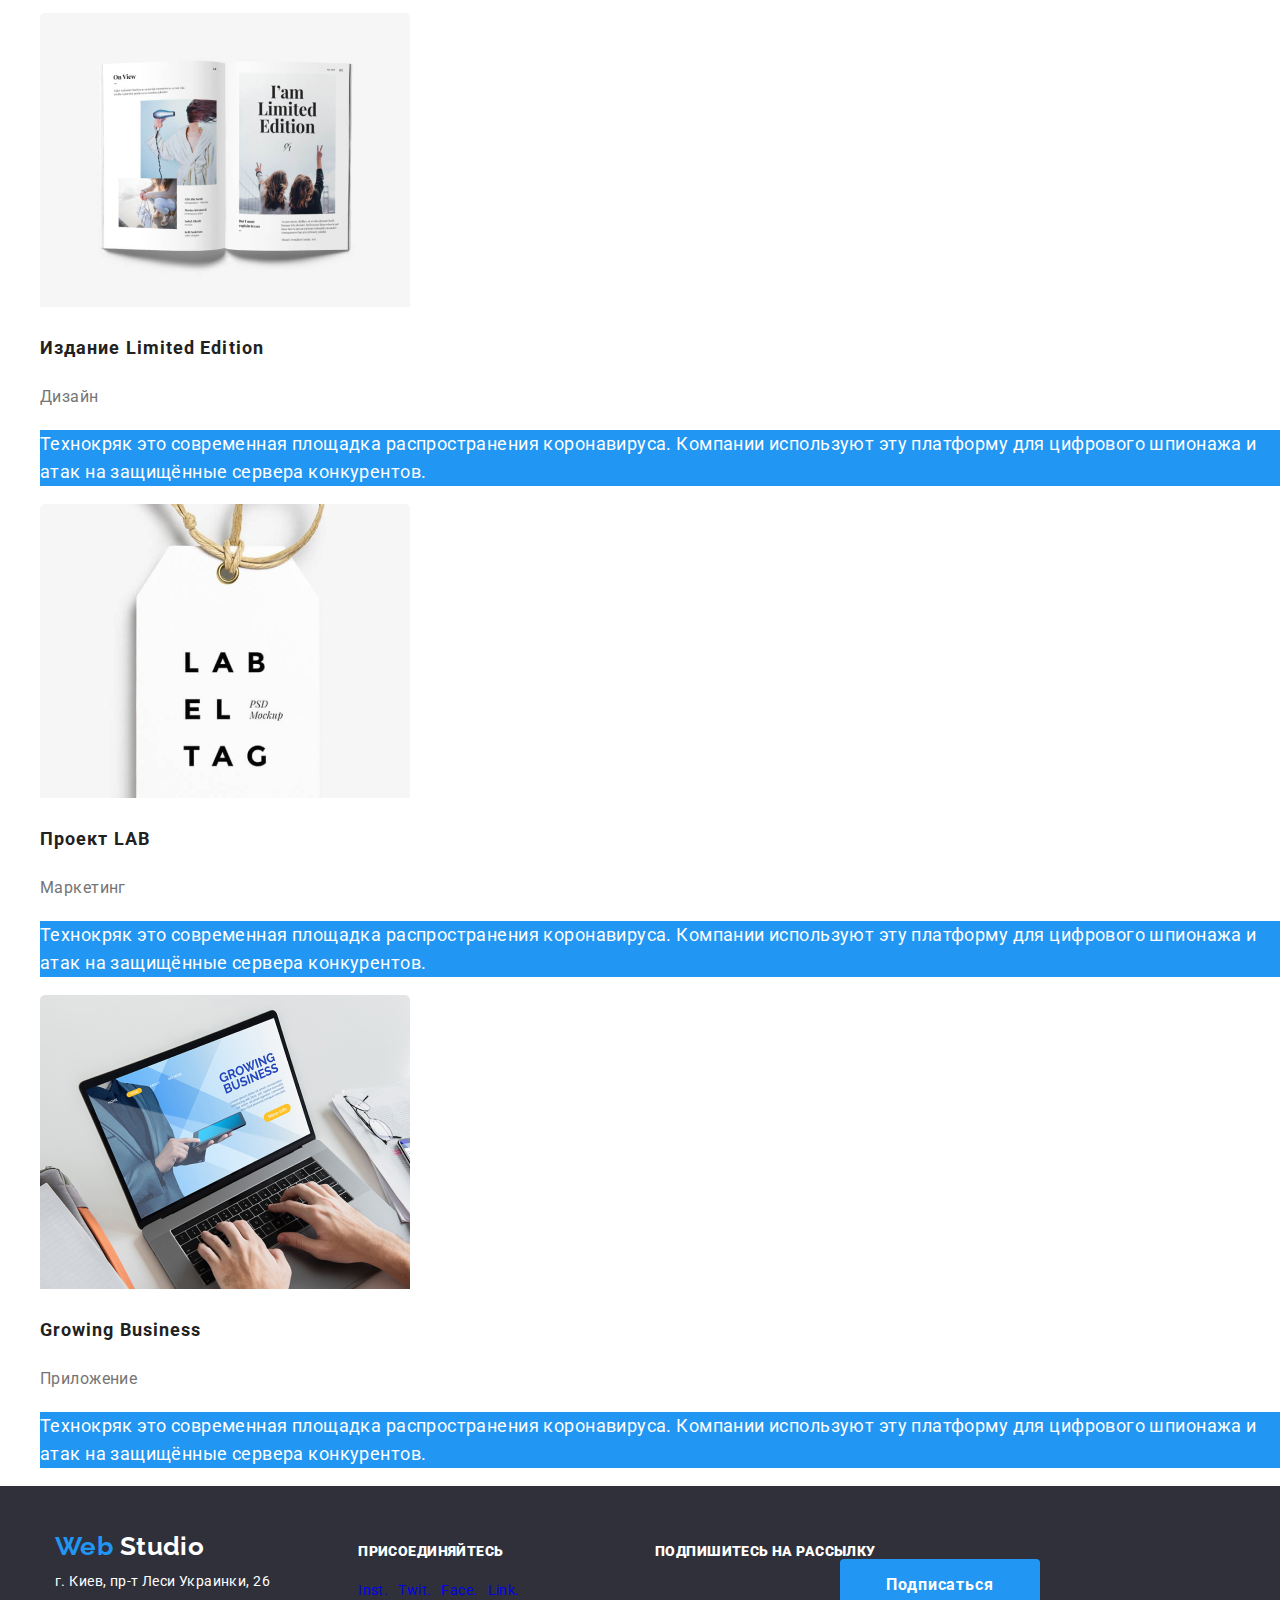
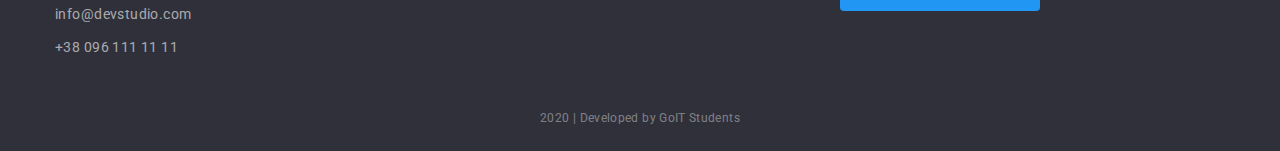
==== commit 40062d09: "Оформляет хедер и футер портфолио" ====
--- a/portfolio.html
+++ b/portfolio.html
@@ -17,7 +17,7 @@
   <body>
     <!-- Шапка страницы с навигацией-->
     <header class="page-header">
-      <div class="container">
+      <div class="container header">
         <nav class="header-nav">
           <a class="logo" href="./index.html">
             Web
@@ -28,7 +28,13 @@
               <a href="./index.html" class="link" aria-current="page">Студия</a>
             </li>
             <li class="item">
-              <a href="./portfolio.html" class="link current">Портфолио</a>
+              <a
+                href="./portfolio.html"
+                class="link current"
+                aria-current="page"
+              >
+                Портфолио
+              </a>
             </li>
             <li class="item">
               <a href="" class="link">Контакты</a>
@@ -190,47 +196,57 @@
     </main>
     <!-- Подвал страницы -->
     <footer>
-      <a class="logo" href="./index.html">
-        Web
-        <span class="in-footer">Studio</span>
-      </a>
-      <address>
-        <ul class="address-links">
-          <li>
-            <a class="address" href="https://goo.gl/maps/L6xQnXcVUkstuExL9"
-              >г. Киев, пр-т Леси Украинки, 26
-            </a>
-          </li>
-          <li>
-            <a class="link" href="mailto:info@devstudio.com"
-              >info@devstudio.com
-            </a>
-          </li>
-          <li>
-            <a class="link" href="tel:+380961111111">+38 096 111 11 11 </a>
-          </li>
-        </ul>
-      </address>
-      <span class="footer-text"><b>присоединяйтесь</b></span>
-      <ul class="footer social-links">
-        <li>
-          <a class="social-links" href="https://www.instagram.com/">
-            Instagram
-          </a>
-        </li>
-        <li>
-          <a class="social-links" href="https://twitter.com/">Twitter</a>
-        </li>
-        <li>
-          <a class="social-links" href="https://www.facebook.com/">Facebook</a>
-        </li>
-        <li>
-          <a class="social-links" href="https://www.linkedin.com/">LinkedIn</a>
-        </li>
-      </ul>
-      <span class="footer-text"><b>Подпишитесь на рассылку</b></span>
-      <a class="button primary" href="">Подписаться</a>
-      <p class="developed-by">2020 | Developed by GoIT Students</p>
+      <div class="container for-footer">
+        <div class="container-address">
+          <a class="logo" href="./index.html">
+            Web
+            <span class="in-footer">Studio</span>
+          </a>
+          <address class="address-box">
+            <ul class="address-links">
+              <li class="address-item">
+                <a class="address" href="https://goo.gl/maps/L6xQnXcVUkstuExL9"
+                  >г. Киев, пр-т Леси Украинки, 26
+                </a>
+              </li>
+              <li class="address-item">
+                <a class="link" href="mailto:info@devstudio.com"
+                  >info@devstudio.com
+                </a>
+              </li>
+              <li class="address-item">
+                <a class="link" href="tel:+380961111111">+38 096 111 11 11 </a>
+              </li>
+            </ul>
+          </address>
+        </div>
+        <div class="container-social">
+          <span class="footer-text"><b>присоединяйтесь</b></span>
+          <ul class="footer social-links">
+            <li class="social-item">
+              <a class="social-links" href="https://www.instagram.com/">
+                Inst.
+              </a>
+            </li>
+            <li class="social-item">
+              <a class="social-links" href="https://twitter.com/">Twit.</a>
+            </li>
+            <li class="social-item">
+              <a class="social-links" href="https://www.facebook.com/">Face.</a>
+            </li>
+            <li class="social-item">
+              <a class="social-links" href="https://www.linkedin.com/">Link.</a>
+            </li>
+          </ul>
+        </div>
+        <div class="container-form">
+          <span class="footer-text"><b>Подпишитесь на рассылку</b></span>
+          <a class="button primary" href="">Подписаться</a>
+        </div>
+      </div>
+      <div class="container-author">
+        <p class="developed-by">2020 | Developed by GoIT Students</p>
+      </div>
     </footer>
   </body>
 </html>
--- a/css/styles.css
+++ b/css/styles.css
@@ -116,6 +116,15 @@
   line-height: 1.71;
   list-style-type: none;
   text-decoration: none;
+  text-align: start;
+
+  padding-left: 0;
+  margin-bottom: 0;
+  margin-top: 0;
+}
+
+.address-item:not(:first-child) {
+  margin-top: 9px;
 }
 
 .address {
@@ -129,8 +138,10 @@
 }
 
 .footer-text {
+  display: block;
   font-weight: 700;
   line-height: 16px;
+  text-align: left;
   text-transform: uppercase;
   color: var(--body-background-button-font-color);
 }
@@ -138,7 +149,17 @@
 .footer.social-links {
   list-style: none;
   text-decoration: none;
-}
+  padding-left: 0;
+  margin-top: 20px;
+  margin-bottom: 0;
+  display: flex;
+  justify-content: start;
+}
+
+.footer.social-links .social-item:not(:first-child) {
+  margin-left: 10px;
+}
+
 .footer .social-links:hover,
 .footer .social-links:focus {
   color: var(--button-background-links-color);
@@ -150,6 +171,8 @@
   text-align: center;
   letter-spacing: 0.03em;
   color: rgba(255, 255, 255, 0.4);
+  margin-top: 0;
+  margin-bottom: 0;
 }
 
 /*Кнопка*/
@@ -162,7 +185,6 @@
   text-align: center;
   letter-spacing: 0.06em;
   text-decoration: none;
-  box-sizing: border-box;
   display: inline-block;
   min-width: 200px;
   padding: 10px 32px;
@@ -200,10 +222,12 @@
   line-height: 1.16;
   text-align: center;
   color: var(--headers-names-links-color);
+  margin-top: 0;
+  margin-bottom: 0;
 }
 
 .section-title.invisible {
-  visibility: hidden;
+  display: none;
 }
 
 .section-subtitle {
@@ -212,14 +236,24 @@
   line-height: 1.14;
   text-transform: uppercase;
   color: var(--headers-names-links-color);
+  margin-top: 30px;
+  margin-bottom: 0;
 }
 
 .section .features {
   color: var(--features-header-contacts-color);
+  margin-top: 10px;
+  margin-bottom: 0;
 }
 
 .section-subtitle.work {
   color: var(--body-background-button-font-color);
+  background: rgba(47, 48, 58, 0.8);
+  text-align: center;
+  padding-top: 27px;
+  padding-bottom: 27px;
+  margin-top: 0;
+  margin-bottom: 0;
 }
 
 .section-subtitle.team {
@@ -233,14 +267,58 @@
 
 .section-list {
   list-style: none;
-}
-
-.section-list.link {
-  text-decoration: none;
-}
-
-.section-list.link:hover,
-.section-list.link:focus {
+  display: flex;
+  padding-left: 0;
+  margin-top: 0;
+  margin-bottom: 0;
+  align-items: center;
+}
+
+.container.works .section-list {
+  list-style: none;
+  display: flex;
+  padding-left: 0;
+  margin-top: 50px;
+  margin-bottom: 0;
+  align-items: center;
+}
+
+.container.team .section-list {
+  list-style: none;
+  display: flex;
+  padding-left: 0;
+  margin-top: 50px;
+  margin-bottom: 0;
+  align-items: center;
+}
+
+.container.clients .section-list {
+  list-style: none;
+  display: flex;
+  padding-left: 0;
+  margin-top: 50px;
+  margin-bottom: 0;
+  align-items: center;
+}
+
+.section-list .item {
+  min-width: 270px;
+}
+
+.section-list.clients .item {
+  min-width: 170px;
+}
+
+.section-list .item:not(:first-child) {
+  margin-left: 30px;
+}
+
+.section-list .link {
+  text-decoration: none;
+}
+
+.section-list .link:hover,
+.section-list .link:focus {
   color: var(--button-background-links-color);
 }
 
@@ -252,6 +330,14 @@
 
 .mate {
   list-style: none;
+  display: flex;
+  padding-left: 0;
+  margin-top: 16px;
+  justify-content: center;
+}
+
+.mate .mate-item:not(:first-child) {
+  margin-left: 10px;
 }
 
 .social-links {
@@ -268,11 +354,13 @@
   line-height: 1.18;
   text-align: center;
   color: var(--features-header-contacts-color);
+  margin-top: 10px;
+  margin-bottom: 0;
 }
 
 /* DELETE THIS AFTER MODIFICATION */
 footer {
-  background-color: #000000;
+  background: #2f303a;
 }
 /* DELETE THIS AFTER MODIFICATION */
 
@@ -340,19 +428,115 @@
   /*DELETE THIS AFTER MODIFICATION*/
 }
 
-/*  Container */
+/*  Flex-container */
 
 .header-nav {
   display: flex;
   align-items: center;
 }
 
+.section {
+  padding-top: 94px;
+  padding-bottom: 94px;
+}
+
+.section.team-section {
+  background: #f5f4fa;
+}
+
 .container {
   margin: 0 auto;
   width: 1200px;
   padding-left: 15px;
   padding-right: 15px;
-  outline: 1px solid tomato;
-  display: flex;
-  align-items: center;
-}
+  align-items: center;
+  text-align: center;
+}
+
+.container.header {
+  margin: 0 auto;
+  width: 1200px;
+  padding-left: 15px;
+  padding-right: 15px;
+  display: flex;
+  align-items: center;
+  text-align: center;
+}
+
+.container.features {
+  margin: 0 auto;
+  width: 1200px;
+  padding-left: 15px;
+  padding-right: 15px;
+  display: flex;
+  align-items: center;
+  text-align: center;
+}
+
+.container.works {
+  margin: 0 auto;
+  width: 1200px;
+  padding-left: 15px;
+  padding-right: 15px;
+}
+
+.container.team {
+  margin: 0 auto;
+  width: 1200px;
+  padding-left: 15px;
+  padding-right: 15px;
+}
+
+.container.clients {
+  margin: 0 auto;
+  width: 1200px;
+  padding-left: 15px;
+  padding-right: 15px;
+}
+
+.container.for-footer {
+  margin: 0 auto;
+  width: 1200px;
+  padding-left: 15px;
+  padding-right: 15px;
+  display: flex;
+  align-items: flex-start;
+}
+
+.container-address {
+  display: flex;
+  flex-direction: column;
+  min-width: 69px;
+  padding-top: 45px;
+  padding-bottom: 28px;
+}
+
+.address-box {
+  margin-top: 8px;
+}
+
+.container-social {
+  min-width: 206px;
+  display: flex;
+  flex-direction: column;
+  padding-top: 57px;
+  margin-left: 69px;
+}
+
+.container-form {
+  margin-left: auto;
+  margin-right: 0;
+  min-width: 570px;
+  padding-top: 57px;
+}
+
+.container-author {
+  margin: 0 auto;
+  width: 1200px;
+  padding-left: 15px;
+  padding-right: 15px;
+  padding-top: 18px;
+  padding-bottom: 21px;
+  align-items: center;
+  text-align: center;
+}
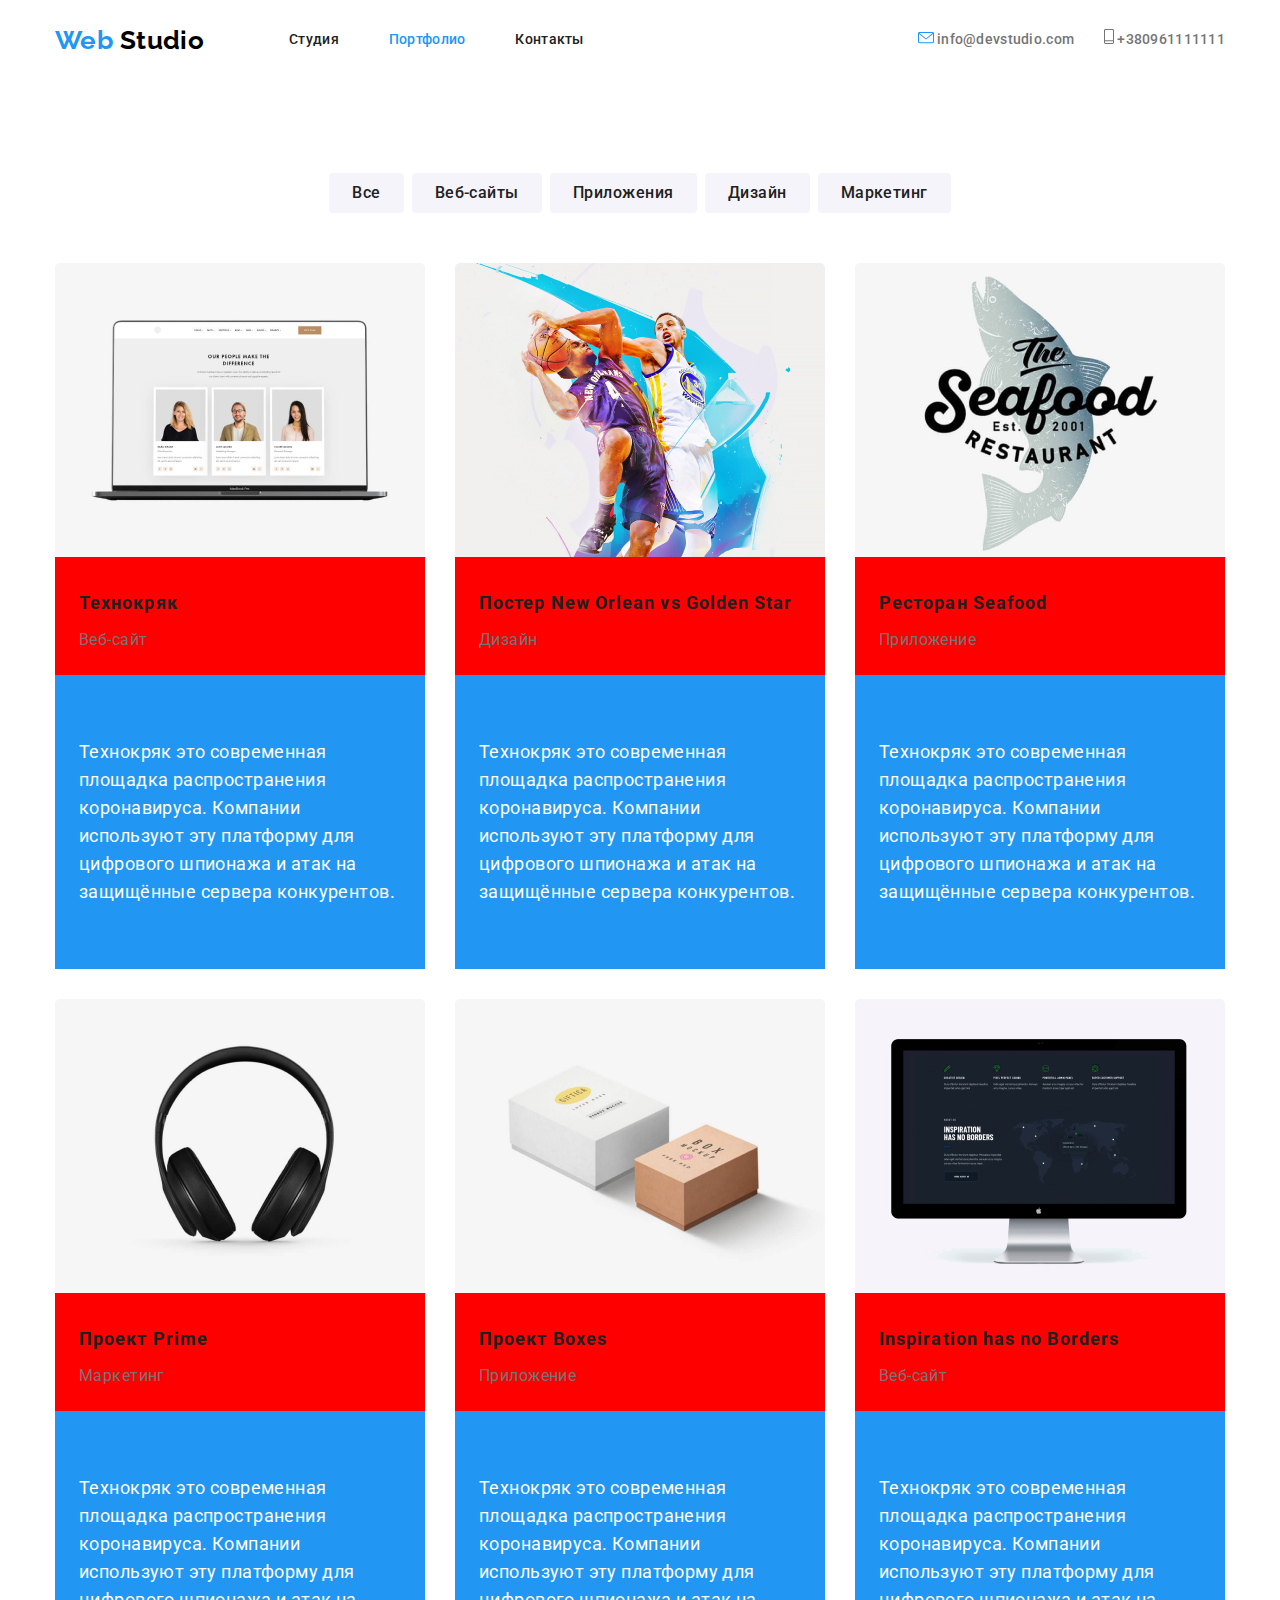
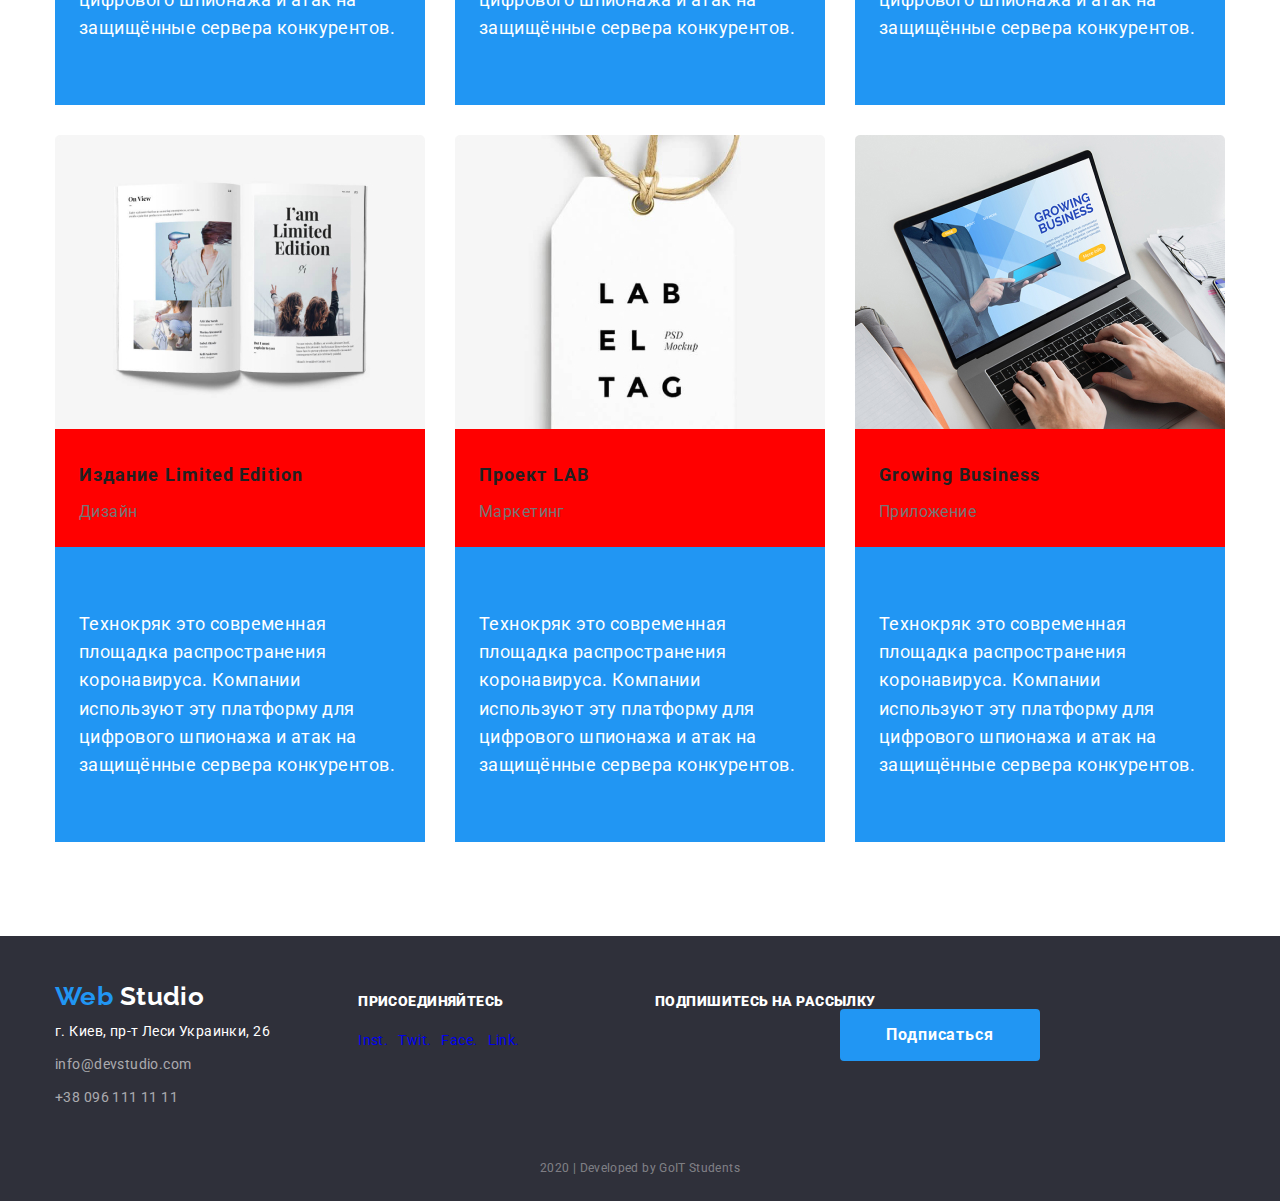
==== commit e8f22421: "Добавляет фильтр галереи и грид на страницу портфолио" ====
--- a/portfolio.html
+++ b/portfolio.html
@@ -60,139 +60,189 @@
       </div>
     </header>
     <!-- Уникальный контент страницы -->
-    <main>
-      <ul class="filter">
-        <li>
-          <button class="filter-button" type="button">Все</button>
-        </li>
-        <li>
-          <button class="filter-button" type="button">Веб-сайты</button>
-        </li>
-        <li>
-          <button class="filter-button" type="button">Приложения</button>
-        </li>
-        <li>
-          <button class="filter-button" type="button">Дизайн</button>
-        </li>
-        <li>
-          <button class="filter-button" type="button">Маркетинг</button>
-        </li>
-      </ul>
+    <main class="main-section">
+      <div class="filters-container">
+        <ul class="filter">
+          <li class="filter-items">
+            <button class="filter-button" type="button">Все</button>
+          </li>
+          <li class="filter-items">
+            <button class="filter-button" type="button">Веб-сайты</button>
+          </li>
+          <li class="filter-items">
+            <button class="filter-button" type="button">Приложения</button>
+          </li>
+          <li class="filter-items">
+            <button class="filter-button" type="button">Дизайн</button>
+          </li>
+          <li class="filter-items">
+            <button class="filter-button" type="button">Маркетинг</button>
+          </li>
+        </ul>
+      </div>
       <h1 class="main-title">Галерея проектов</h1>
-      <ul class="main-list">
-        <li>
-          <a class="portfolio-link" href="">
-            <img src="./images/project1.jpg" alt="Первый проект" width="370" />
-            <h2 class="subtitle">Технокряк</h2>
-            <p class="type">Веб-сайт</p>
-            <p class="description">
-              Технокряк это современная площадка распространения коронавируса.
-              Компании используют эту платформу для цифрового шпионажа и атак на
-              защищённые сервера конкурентов.
-            </p>
-          </a>
-        </li>
-        <li>
-          <a class="portfolio-link" href="">
-            <img src="./images/project2.jpg" alt="Второй проект" width="370" />
-            <h2 class="subtitle">Постер New Orlean vs Golden Star</h2>
-            <p class="type">Дизайн</p>
-            <p class="description">
-              Технокряк это современная площадка распространения коронавируса.
-              Компании используют эту платформу для цифрового шпионажа и атак на
-              защищённые сервера конкурентов.
-            </p>
-          </a>
-        </li>
-        <li>
-          <a class="portfolio-link" href="">
-            <img src="./images/project3.jpg" alt="Третий проект" width="370" />
-            <h2 class="subtitle">Ресторан Seafood</h2>
-            <p class="type">Приложение</p>
-            <p class="description">
-              Технокряк это современная площадка распространения коронавируса.
-              Компании используют эту платформу для цифрового шпионажа и атак на
-              защищённые сервера конкурентов.
-            </p>
-          </a>
-        </li>
-        <li>
-          <a class="portfolio-link" href="">
-            <img
-              src="./images/project4.jpg"
-              alt="Четвертый проект"
-              width="370"
-            />
-            <h2 class="subtitle">Проект Prime</h2>
-            <p class="type">Маркетинг</p>
-            <p class="description">
-              Технокряк это современная площадка распространения коронавируса.
-              Компании используют эту платформу для цифрового шпионажа и атак на
-              защищённые сервера конкурентов.
-            </p>
-          </a>
-        </li>
-        <li>
-          <a class="portfolio-link" href="">
-            <img src="./images/project5.jpg" alt="Пятый проект" width="370" />
-            <h2 class="subtitle">Проект Boxes</h2>
-            <p class="type">Приложение</p>
-            <p class="description">
-              Технокряк это современная площадка распространения коронавируса.
-              Компании используют эту платформу для цифрового шпионажа и атак на
-              защищённые сервера конкурентов.
-            </p>
-          </a>
-        </li>
-        <li>
-          <a class="portfolio-link" href="">
-            <img src="./images/project6.jpg" alt="Шестой проект" width="370" />
-            <h2 class="subtitle">Inspiration has no Borders</h2>
-            <p class="type">Веб-сайт</p>
-            <p class="description">
-              Технокряк это современная площадка распространения коронавируса.
-              Компании используют эту платформу для цифрового шпионажа и атак на
-              защищённые сервера конкурентов.
-            </p>
-          </a>
-        </li>
-        <li>
-          <a class="portfolio-link" href="">
-            <img src="./images/project7.jpg" alt="Седьмой проект" width="370" />
-            <h2 class="subtitle">Издание Limited Edition</h2>
-            <p class="type">Дизайн</p>
-            <p class="description">
-              Технокряк это современная площадка распространения коронавируса.
-              Компании используют эту платформу для цифрового шпионажа и атак на
-              защищённые сервера конкурентов.
-            </p>
-          </a>
-        </li>
-        <li>
-          <a class="portfolio-link" href="">
-            <img src="./images/project8.jpg" alt="Восьмой проект" width="370" />
-            <h2 class="subtitle">Проект LAB</h2>
-            <p class="type">Маркетинг</p>
-            <p class="description">
-              Технокряк это современная площадка распространения коронавируса.
-              Компании используют эту платформу для цифрового шпионажа и атак на
-              защищённые сервера конкурентов.
-            </p>
-          </a>
-        </li>
-        <li>
-          <a class="portfolio-link" href="">
-            <img src="./images/project9.jpg" alt="Девятый проект" width="370" />
-            <h2 class="subtitle">Growing Business</h2>
-            <p class="type">Приложение</p>
-            <p class="description">
-              Технокряк это современная площадка распространения коронавируса.
-              Компании используют эту платформу для цифрового шпионажа и атак на
-              защищённые сервера конкурентов.
-            </p>
-          </a>
-        </li>
-      </ul>
+      <div class="container">
+        <ul class="portfolio-list">
+          <li class="portfolio-item">
+            <a class="portfolio-link" href="">
+              <img
+                src="./images/project1.jpg"
+                alt="Первый проект"
+                width="370"
+              />
+              <div class="subtitle-container">
+                <h2 class="subtitle">Технокряк</h2>
+                <p class="type">Веб-сайт</p>
+              </div>
+              <p class="description">
+                Технокряк это современная площадка распространения коронавируса.
+                Компании используют эту платформу для цифрового шпионажа и атак
+                на защищённые сервера конкурентов.
+              </p>
+            </a>
+          </li>
+          <li class="portfolio-item">
+            <a class="portfolio-link" href="">
+              <img
+                src="./images/project2.jpg"
+                alt="Второй проект"
+                width="370"
+              />
+              <div class="subtitle-container">
+                <h2 class="subtitle">Постер New Orlean vs Golden Star</h2>
+                <p class="type">Дизайн</p>
+              </div>
+              <p class="description">
+                Технокряк это современная площадка распространения коронавируса.
+                Компании используют эту платформу для цифрового шпионажа и атак
+                на защищённые сервера конкурентов.
+              </p>
+            </a>
+          </li>
+          <li class="portfolio-item">
+            <a class="portfolio-link" href="">
+              <img
+                src="./images/project3.jpg"
+                alt="Третий проект"
+                width="370"
+              />
+              <div class="subtitle-container">
+                <h2 class="subtitle">Ресторан Seafood</h2>
+                <p class="type">Приложение</p>
+              </div>
+              <p class="description">
+                Технокряк это современная площадка распространения коронавируса.
+                Компании используют эту платформу для цифрового шпионажа и атак
+                на защищённые сервера конкурентов.
+              </p>
+            </a>
+          </li>
+          <li class="portfolio-item">
+            <a class="portfolio-link" href="">
+              <img
+                src="./images/project4.jpg"
+                alt="Четвертый проект"
+                width="370"
+              />
+              <div class="subtitle-container">
+                <h2 class="subtitle">Проект Prime</h2>
+                <p class="type">Маркетинг</p>
+              </div>
+              <p class="description">
+                Технокряк это современная площадка распространения коронавируса.
+                Компании используют эту платформу для цифрового шпионажа и атак
+                на защищённые сервера конкурентов.
+              </p>
+            </a>
+          </li>
+          <li class="portfolio-item">
+            <a class="portfolio-link" href="">
+              <img src="./images/project5.jpg" alt="Пятый проект" width="370" />
+              <div class="subtitle-container">
+                <h2 class="subtitle">Проект Boxes</h2>
+                <p class="type">Приложение</p>
+              </div>
+              <p class="description">
+                Технокряк это современная площадка распространения коронавируса.
+                Компании используют эту платформу для цифрового шпионажа и атак
+                на защищённые сервера конкурентов.
+              </p>
+            </a>
+          </li>
+          <li class="portfolio-item">
+            <a class="portfolio-link" href="">
+              <img
+                src="./images/project6.jpg"
+                alt="Шестой проект"
+                width="370"
+              />
+              <div class="subtitle-container">
+                <h2 class="subtitle">Inspiration has no Borders</h2>
+                <p class="type">Веб-сайт</p>
+              </div>
+              <p class="description">
+                Технокряк это современная площадка распространения коронавируса.
+                Компании используют эту платформу для цифрового шпионажа и атак
+                на защищённые сервера конкурентов.
+              </p>
+            </a>
+          </li>
+          <li class="portfolio-item">
+            <a class="portfolio-link" href="">
+              <img
+                src="./images/project7.jpg"
+                alt="Седьмой проект"
+                width="370"
+              />
+              <div class="subtitle-container">
+                <h2 class="subtitle">Издание Limited Edition</h2>
+                <p class="type">Дизайн</p>
+              </div>
+              <p class="description">
+                Технокряк это современная площадка распространения коронавируса.
+                Компании используют эту платформу для цифрового шпионажа и атак
+                на защищённые сервера конкурентов.
+              </p>
+            </a>
+          </li>
+          <li class="portfolio-item">
+            <a class="portfolio-link" href="">
+              <img
+                src="./images/project8.jpg"
+                alt="Восьмой проект"
+                width="370"
+              />
+              <div class="subtitle-container">
+                <h2 class="subtitle">Проект LAB</h2>
+                <p class="type">Маркетинг</p>
+              </div>
+              <p class="description">
+                Технокряк это современная площадка распространения коронавируса.
+                Компании используют эту платформу для цифрового шпионажа и атак
+                на защищённые сервера конкурентов.
+              </p>
+            </a>
+          </li>
+          <li class="portfolio-item">
+            <a class="portfolio-link" href="">
+              <img
+                src="./images/project9.jpg"
+                alt="Девятый проект"
+                width="370"
+              />
+              <div class="subtitle-container">
+                <h2 class="subtitle">Growing Business</h2>
+                <p class="type">Приложение</p>
+              </div>
+              <p class="description">
+                Технокряк это современная площадка распространения коронавируса.
+                Компании используют эту платформу для цифрового шпионажа и атак
+                на защищённые сервера конкурентов.
+              </p>
+            </a>
+          </li>
+        </ul>
+      </div>
     </main>
     <!-- Подвал страницы -->
     <footer>
--- a/css/styles.css
+++ b/css/styles.css
@@ -368,6 +368,15 @@
 
 .filter {
   list-style: none;
+  display: flex;
+  align-items: center;
+  padding-left: 0;
+  margin-top: 0;
+  margin-bottom: 0;
+}
+
+.filter-items:not(:first-child) {
+  margin-left: 8px;
 }
 
 .filter-button {
@@ -378,8 +387,10 @@
   line-height: 1.62;
   text-align: center;
   letter-spacing: 0.03em;
+  border: 1px solid transparent;
   border-color: transparent;
   border-radius: 4px;
+  padding: 6px 22px;
   color: var(--headers-names-links-color);
   background-color: var(--team-background-portfolio-filters-color);
 }
@@ -396,32 +407,62 @@
   display: none;
 }
 
-.main-list {
-  list-style: none;
+.portfolio-list {
+  list-style: none;
+  display: flex;
+  flex-wrap: wrap;
+  padding-left: 0;
+  margin-top: 0;
+  margin-bottom: 0;
+}
+
+.portfolio-item {
+  width: calc((100% - 2 * 30px) / 3);
+  background: red;
+  margin-bottom: 30px;
+  margin-right: 30px;
+}
+
+.portfolio-item:nth-child(3n) {
+  margin-right: 0;
+}
+
+.portfolio-item:nth-last-child(-n + 3) {
+  margin-bottom: 0;
 }
 
 .portfolio-link {
   text-decoration: none;
 }
 
-.main-list .subtitle {
+.portfolio-list .subtitle {
   font-weight: 700;
   font-size: 18px;
   line-height: 2;
   letter-spacing: 0.06em;
   color: var(--headers-names-links-color);
-}
-
-.main-list .type {
+  text-align: start;
+  margin-top: 0;
+  margin-bottom: 4px;
+}
+
+.portfolio-list .type {
   font-size: 16px;
   line-height: 1.87;
   color: var(--features-header-contacts-color);
-}
-
-.main-list .description {
+  text-align: start;
+  margin-top: 0;
+  margin-bottom: 0;
+}
+
+.portfolio-list .description {
   font-size: 18px;
   line-height: 1.56;
   color: var(--body-background-button-font-color);
+  text-align: start;
+  padding: 63px 24px;
+  margin-top: 0;
+  margin-bottom: 0;
 
   /*DELETE THIS AFTER MODIFICATION*/
   background-color: var(--button-background-links-color);
@@ -540,3 +581,21 @@
   align-items: center;
   text-align: center;
 }
+
+.main-section {
+  padding-top: 93px;
+  padding-bottom: 94px;
+}
+
+.filters-container {
+  display: flex;
+  justify-content: center;
+  min-width: 611px;
+  margin-left: auto;
+  margin-right: auto;
+  margin-bottom: 50px;
+}
+
+.subtitle-container {
+  padding: 20px 24px;
+}
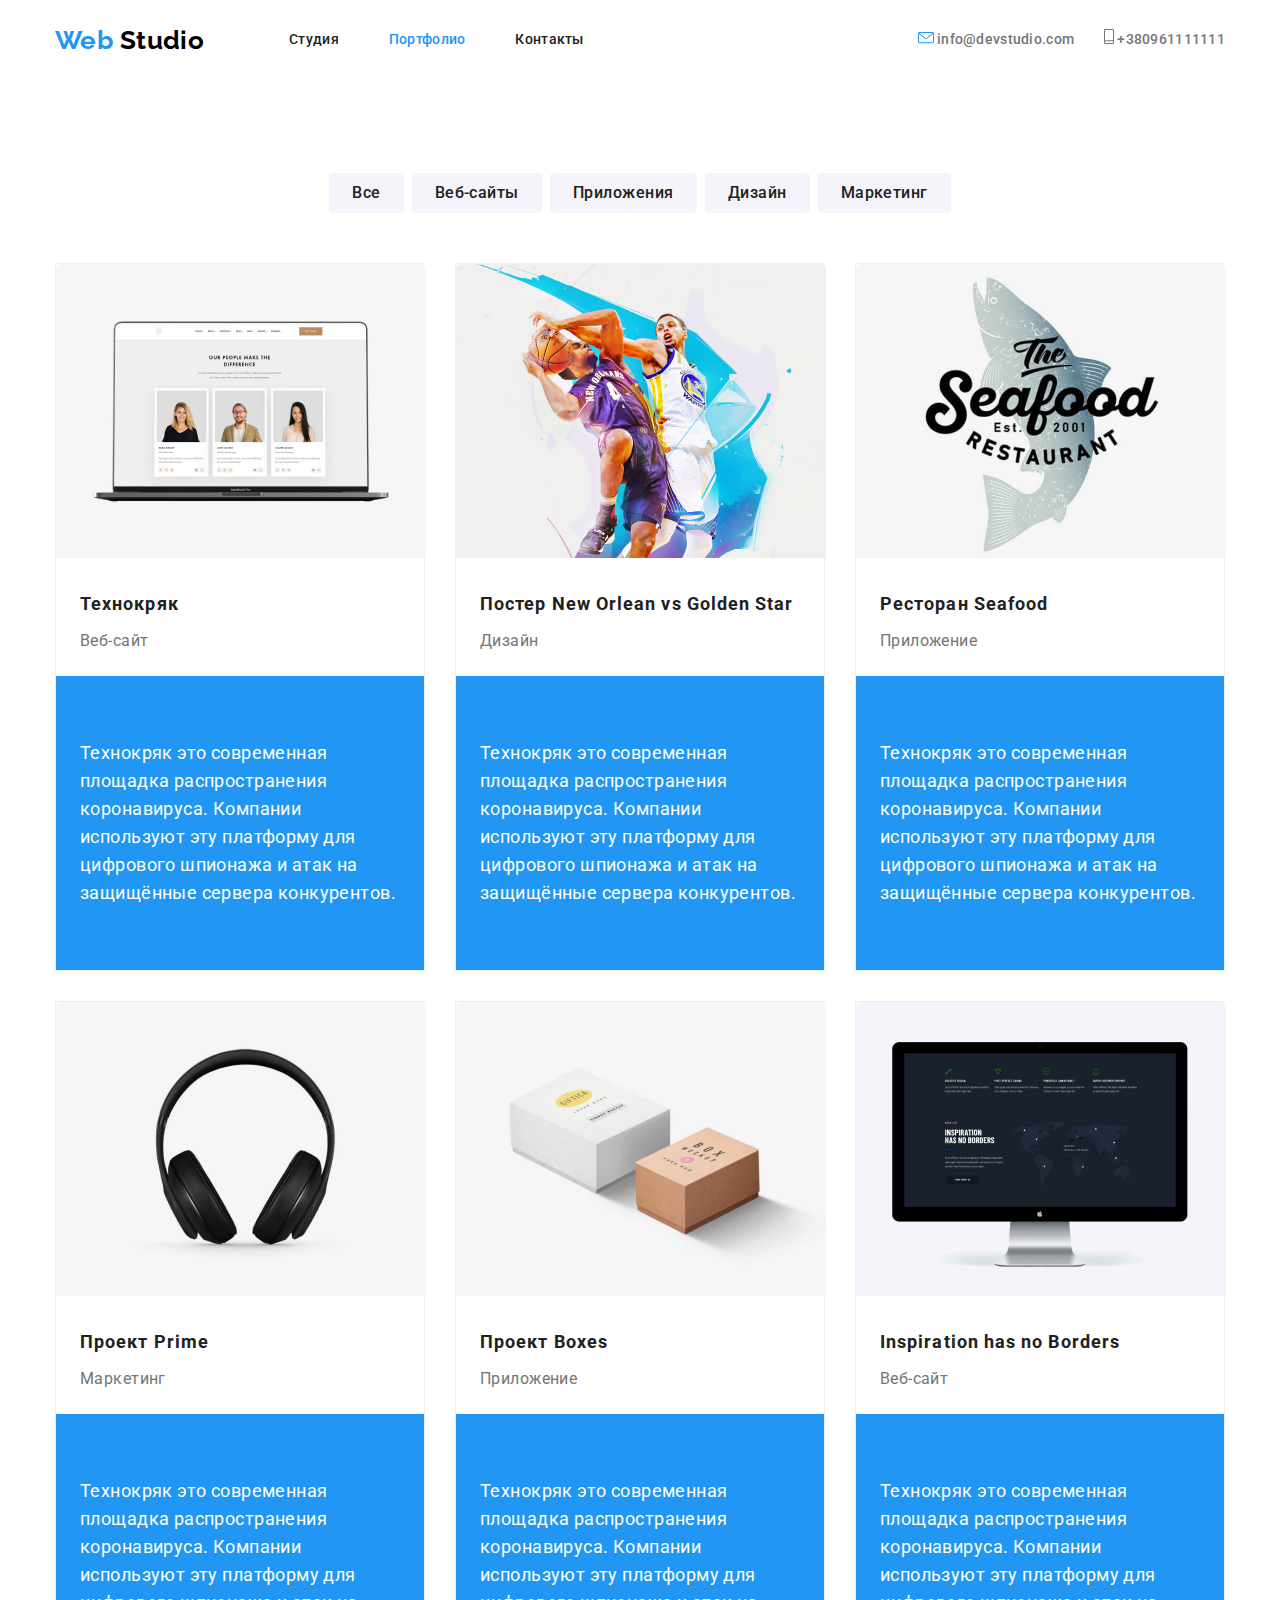
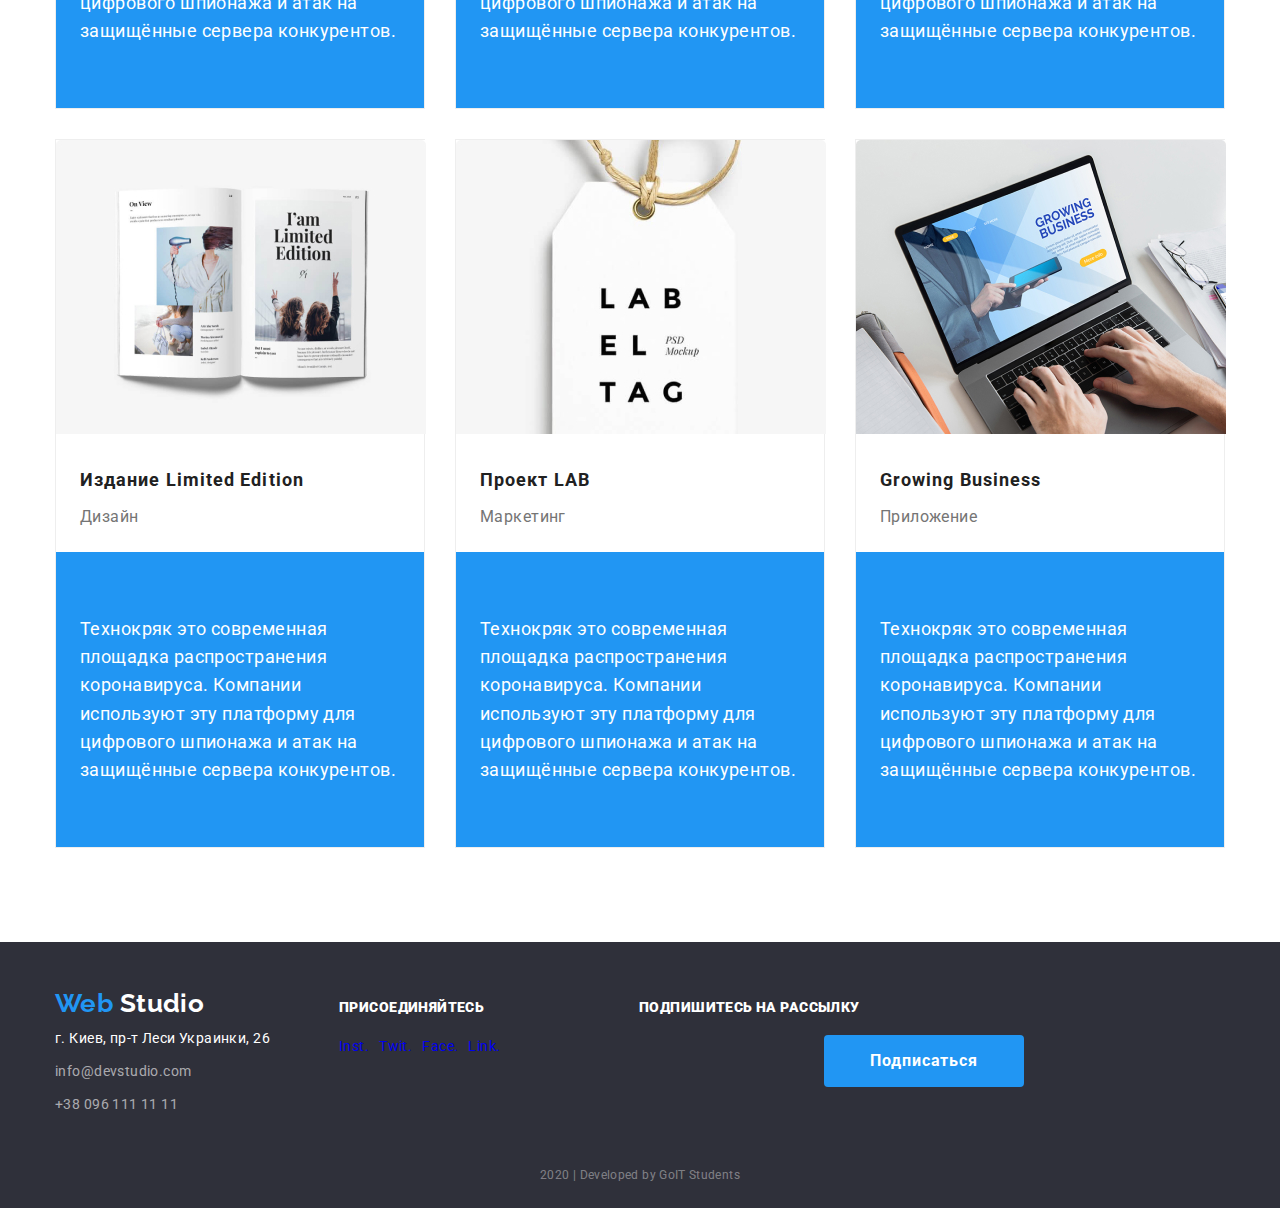
==== commit d3986cd9: "Корректирует стилизацию футера" ====
--- a/portfolio.html
+++ b/portfolio.html
@@ -248,7 +248,7 @@
     <footer>
       <div class="container for-footer">
         <div class="container-address">
-          <a class="logo" href="./index.html">
+          <a class="logo for-footer" href="./index.html">
             Web
             <span class="in-footer">Studio</span>
           </a>
--- a/css/styles.css
+++ b/css/styles.css
@@ -35,6 +35,10 @@
   text-decoration: none;
   margin-right: 85px;
 }
+.logo.for-footer {
+  margin-right: 0;
+  text-align: start;
+}
 
 .logo .in-header {
   color: #000000;
@@ -194,6 +198,9 @@
   background-color: var(--button-background-links-color);
 }
 
+.container-form > .button.primary {
+  margin-top: 20px;
+}
 /*Герой*/
 
 .hero {
@@ -418,9 +425,9 @@
 
 .portfolio-item {
   width: calc((100% - 2 * 30px) / 3);
-  background: red;
   margin-bottom: 30px;
   margin-right: 30px;
+  border: 1px solid #eeeeee;
 }
 
 .portfolio-item:nth-child(3n) {
@@ -541,7 +548,7 @@
   padding-left: 15px;
   padding-right: 15px;
   display: flex;
-  align-items: flex-start;
+  align-items: baseline;
 }
 
 .container-address {
@@ -565,8 +572,8 @@
 }
 
 .container-form {
-  margin-left: auto;
   margin-right: 0;
+  margin-left: 94px;
   min-width: 570px;
   padding-top: 57px;
 }
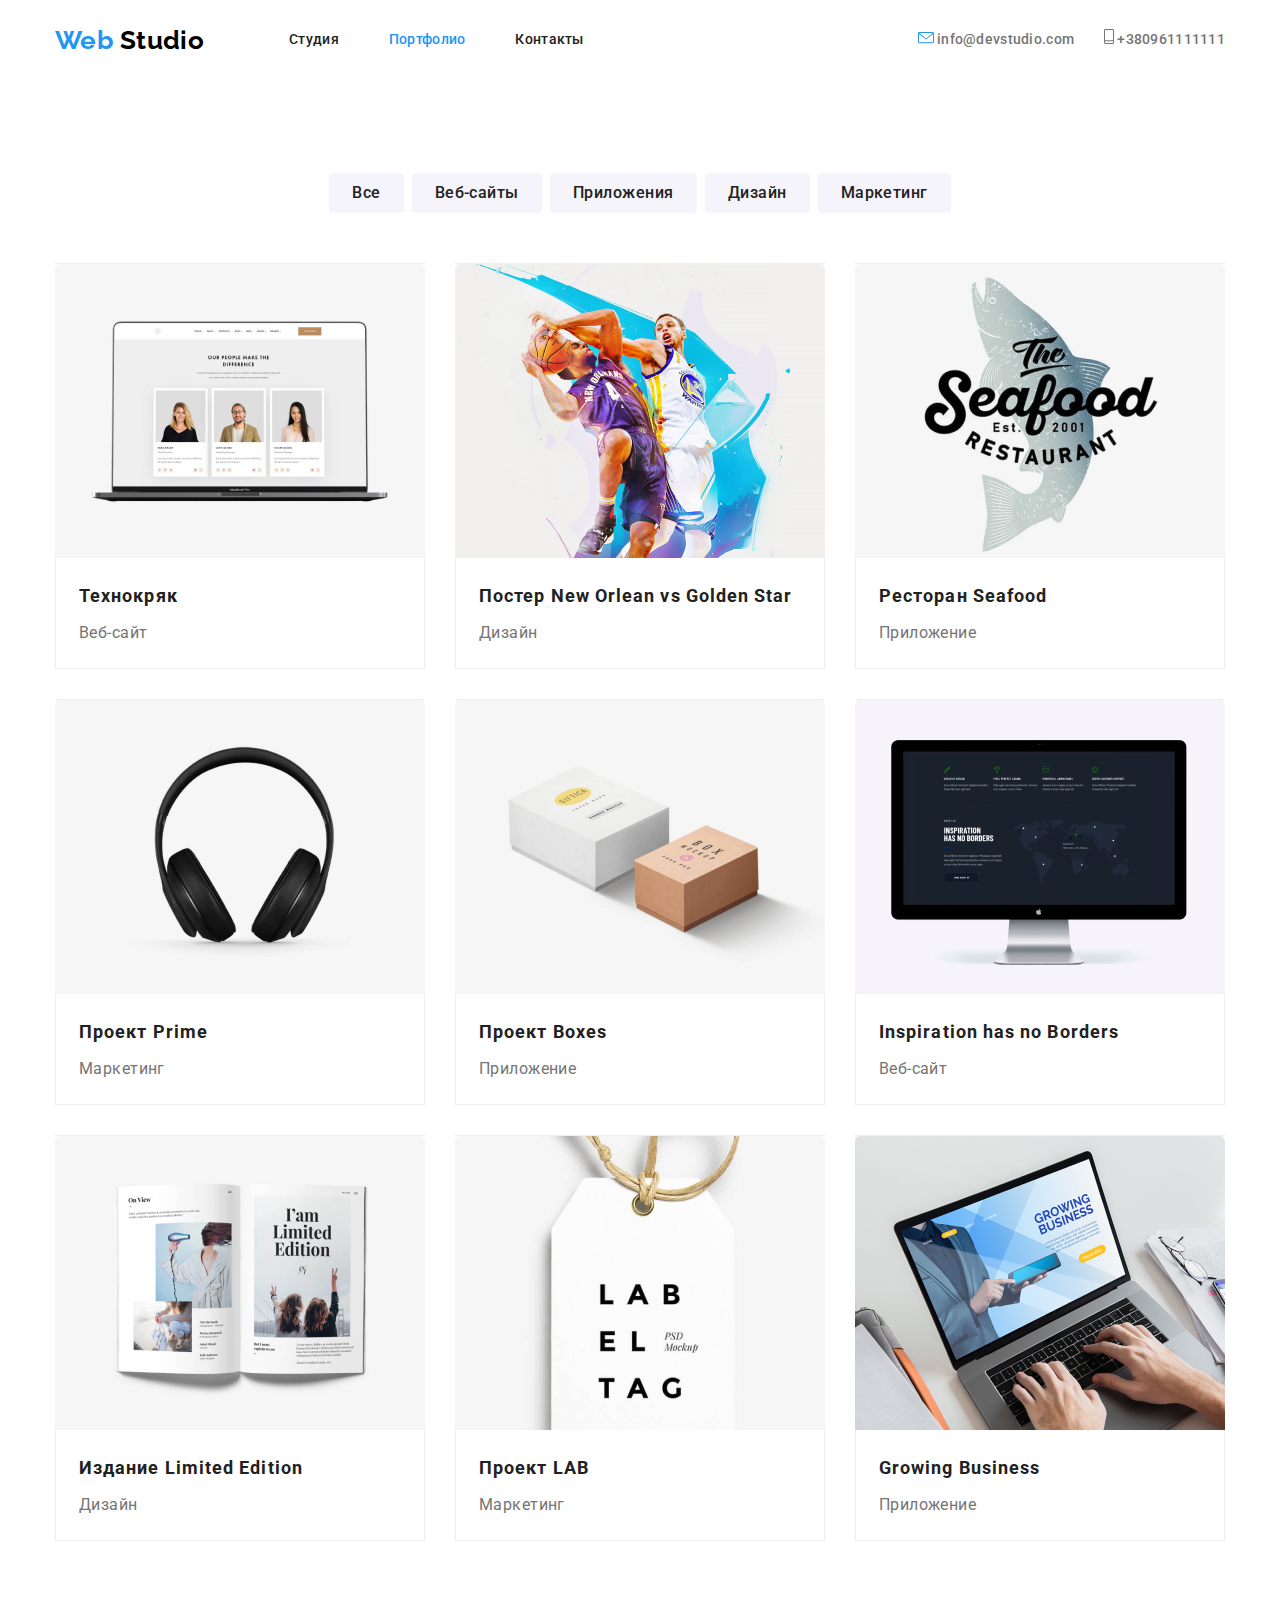
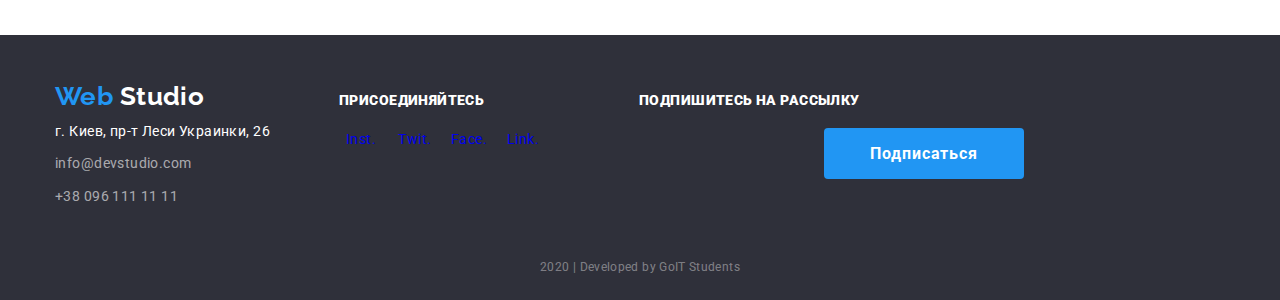
==== commit 84a69e67: "Корректирует стилизацию блоков" ====
--- a/portfolio.html
+++ b/portfolio.html
@@ -86,6 +86,7 @@
           <li class="portfolio-item">
             <a class="portfolio-link" href="">
               <img
+                class="gallery-img"
                 src="./images/project1.jpg"
                 alt="Первый проект"
                 width="370"
@@ -104,6 +105,7 @@
           <li class="portfolio-item">
             <a class="portfolio-link" href="">
               <img
+                class="gallery-img"
                 src="./images/project2.jpg"
                 alt="Второй проект"
                 width="370"
@@ -122,6 +124,7 @@
           <li class="portfolio-item">
             <a class="portfolio-link" href="">
               <img
+                class="gallery-img"
                 src="./images/project3.jpg"
                 alt="Третий проект"
                 width="370"
@@ -140,6 +143,7 @@
           <li class="portfolio-item">
             <a class="portfolio-link" href="">
               <img
+                class="gallery-img"
                 src="./images/project4.jpg"
                 alt="Четвертый проект"
                 width="370"
@@ -157,7 +161,12 @@
           </li>
           <li class="portfolio-item">
             <a class="portfolio-link" href="">
-              <img src="./images/project5.jpg" alt="Пятый проект" width="370" />
+              <img
+                class="gallery-img"
+                src="./images/project5.jpg"
+                alt="Пятый проект"
+                width="370"
+              />
               <div class="subtitle-container">
                 <h2 class="subtitle">Проект Boxes</h2>
                 <p class="type">Приложение</p>
@@ -172,6 +181,7 @@
           <li class="portfolio-item">
             <a class="portfolio-link" href="">
               <img
+                class="gallery-img"
                 src="./images/project6.jpg"
                 alt="Шестой проект"
                 width="370"
@@ -190,6 +200,7 @@
           <li class="portfolio-item">
             <a class="portfolio-link" href="">
               <img
+                class="gallery-img"
                 src="./images/project7.jpg"
                 alt="Седьмой проект"
                 width="370"
@@ -208,6 +219,7 @@
           <li class="portfolio-item">
             <a class="portfolio-link" href="">
               <img
+                class="gallery-img"
                 src="./images/project8.jpg"
                 alt="Восьмой проект"
                 width="370"
@@ -226,6 +238,7 @@
           <li class="portfolio-item">
             <a class="portfolio-link" href="">
               <img
+                class="gallery-img"
                 src="./images/project9.jpg"
                 alt="Девятый проект"
                 width="370"
--- a/css/styles.css
+++ b/css/styles.css
@@ -151,6 +151,8 @@
 }
 
 .footer.social-links {
+  min-width: 206px;
+  height: 44px;
   list-style: none;
   text-decoration: none;
   padding-left: 0;
@@ -158,6 +160,10 @@
   margin-bottom: 0;
   display: flex;
   justify-content: start;
+}
+
+.social-item {
+  min-width: 44px;
 }
 
 .footer.social-links .social-item:not(:first-child) {
@@ -205,6 +211,9 @@
 
 .hero {
   text-align: center;
+  padding-top: 200px;
+  padding-bottom: 200px;
+  background: rgba(47, 48, 58, 0.8);
 }
 
 .hero-title {
@@ -215,9 +224,6 @@
   text-transform: uppercase;
   margin-top: 0;
   margin-bottom: 30px;
-  /* DELETE THIS AFTER MODIFICATION */
-  background-color: #000000;
-  /* DELETE THIS AFTER MODIFICATION */
   color: var(--body-background-button-font-color);
 }
 
@@ -233,8 +239,17 @@
   margin-bottom: 0;
 }
 
-.section-title.invisible {
-  display: none;
+.section-title.visually-hidden {
+  position: absolute;
+  white-space: nowrap;
+  width: 1px;
+  height: 1px;
+  overflow: hidden;
+  border: 0;
+  padding: 0;
+  clip: rect(0 0 0 0);
+  clip-path: inset(50%);
+  margin: -1px;
 }
 
 .section-subtitle {
@@ -309,11 +324,39 @@
 }
 
 .section-list .item {
-  min-width: 270px;
+  width: 270px;
+  text-align: start;
+  display: block;
+}
+
+.section-list .work-item {
+  width: 370px;
+  text-align: start;
+  display: block;
+}
+
+.work-img {
+  display: block;
+}
+
+.section-list .work-item:not(:first-child) {
+  margin-left: 30px;
+}
+
+.feature-img {
+  padding: 25px 100px;
+  background: #f5f4fa;
+  border-radius: 4px;
 }
 
 .section-list.clients .item {
+  display: flex;
+  align-items: center;
+  justify-content: center;
   min-width: 170px;
+  height: 90px;
+  border: 1px solid #afb1b8;
+  border-radius: 4px;
 }
 
 .section-list .item:not(:first-child) {
@@ -322,6 +365,7 @@
 
 .section-list .link {
   text-decoration: none;
+  display: block;
 }
 
 .section-list .link:hover,
@@ -331,20 +375,35 @@
 
 /*Наша команда*/
 
-.team-list {
-  list-style: none;
-}
-
 .mate {
   list-style: none;
   display: flex;
   padding-left: 0;
   margin-top: 16px;
   justify-content: center;
+  width: 206px;
+  height: 44px;
+}
+
+.teams.item {
+  padding-bottom: 24px;
+  text-align: center;
+  background-color: #ffffff;
+  align-items: center;
+  display: flex;
+  flex-direction: column;
+}
+
+.mate-item {
+  min-width: 44px;
 }
 
 .mate .mate-item:not(:first-child) {
   margin-left: 10px;
+}
+
+.mate-img {
+  display: block;
 }
 
 .social-links {
@@ -424,6 +483,8 @@
 }
 
 .portfolio-item {
+  display: flex;
+  justify-content: center;
   width: calc((100% - 2 * 30px) / 3);
   margin-bottom: 30px;
   margin-right: 30px;
@@ -438,8 +499,13 @@
   margin-bottom: 0;
 }
 
+.gallery-img {
+  display: block;
+}
+
 .portfolio-link {
   text-decoration: none;
+  display: block;
 }
 
 .portfolio-list .subtitle {
@@ -470,7 +536,7 @@
   padding: 63px 24px;
   margin-top: 0;
   margin-bottom: 0;
-
+  display: none;
   /*DELETE THIS AFTER MODIFICATION*/
   background-color: var(--button-background-links-color);
   /*DELETE THIS AFTER MODIFICATION*/
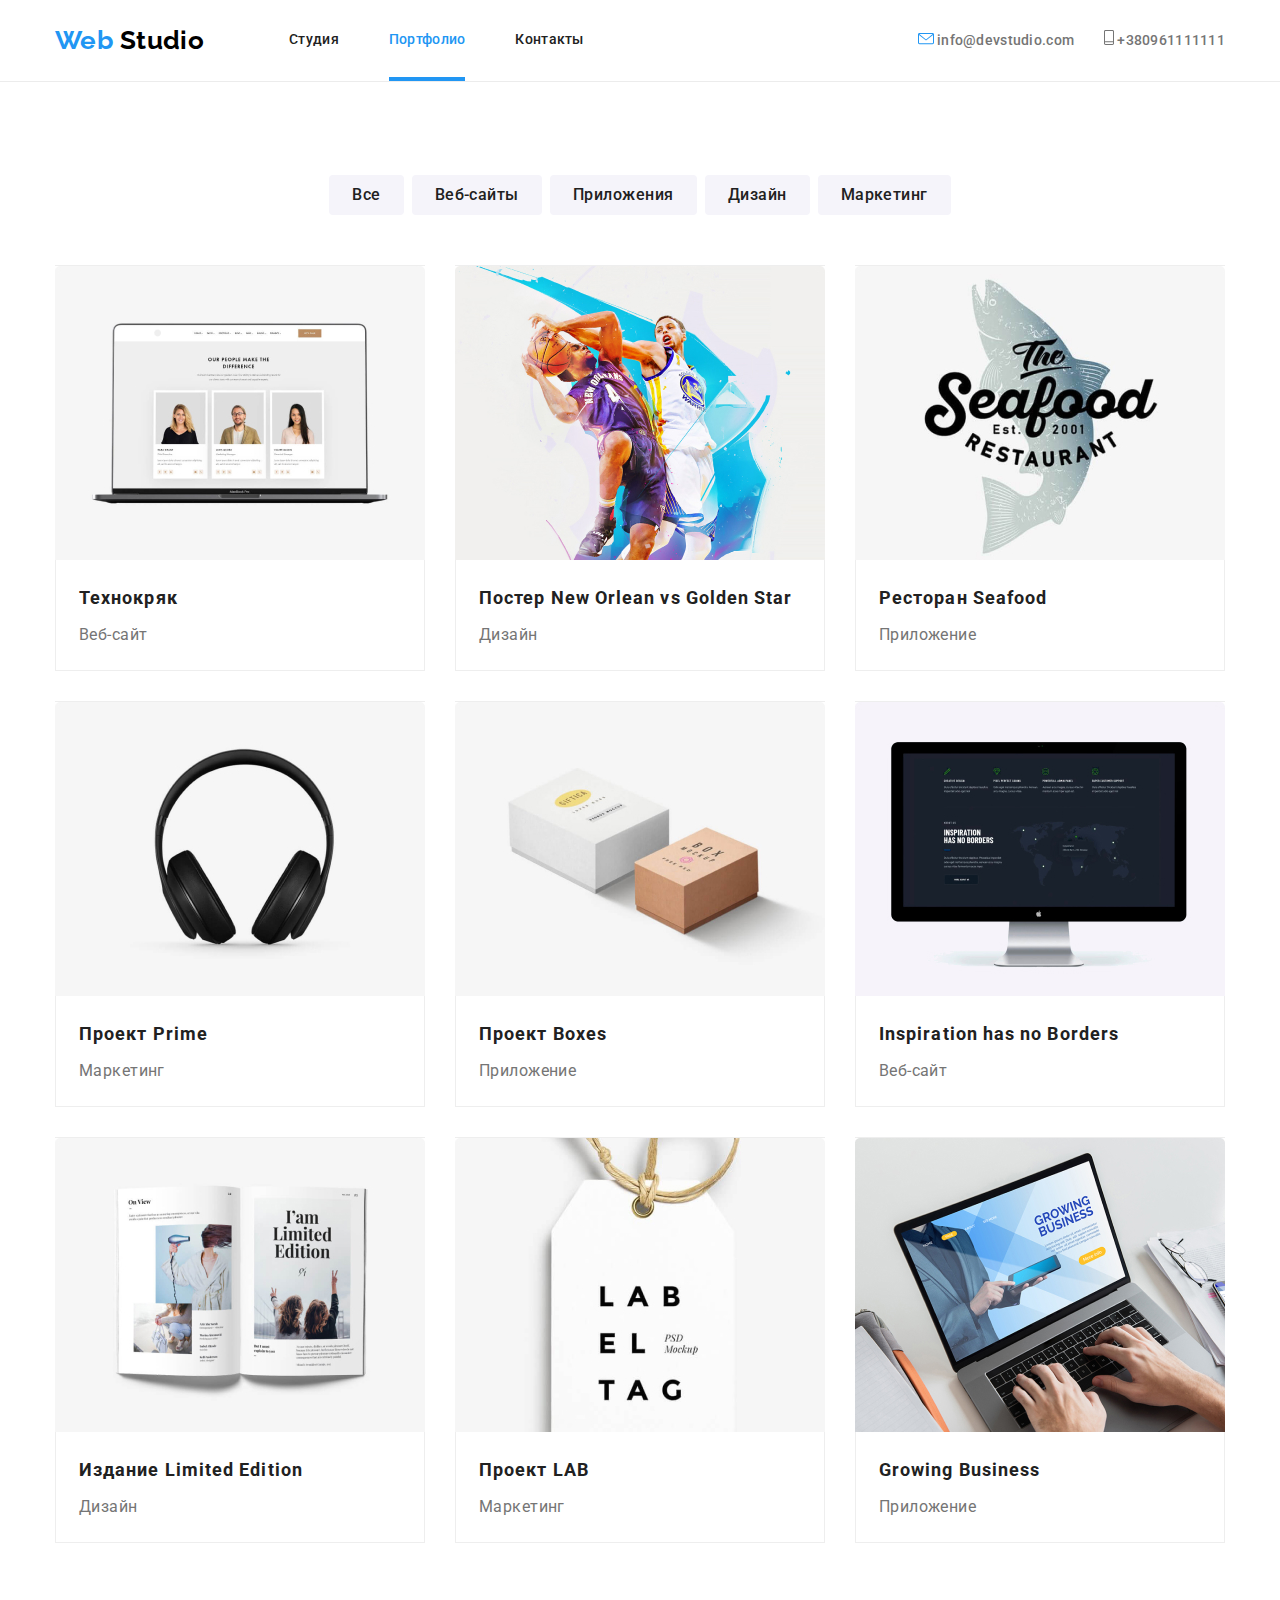
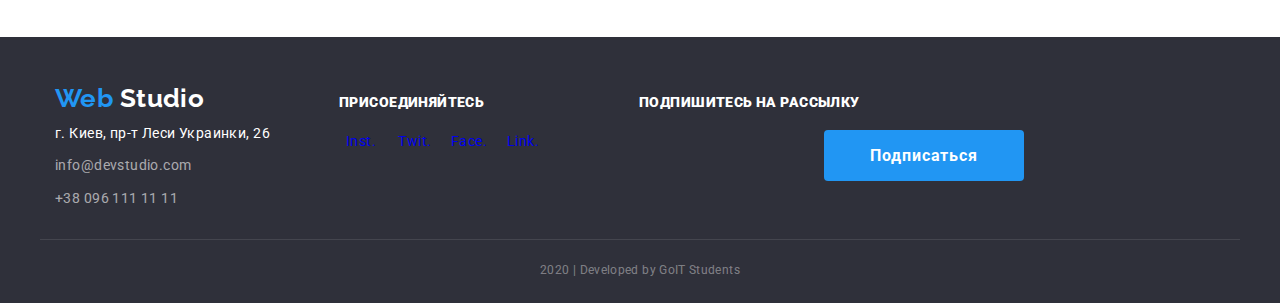
==== commit c802d73b: "Корректирует внешний вид" ====
--- a/portfolio.html
+++ b/portfolio.html
@@ -25,7 +25,7 @@
           </a>
           <ul class="site-navigation">
             <li class="item">
-              <a href="./index.html" class="link" aria-current="page">Студия</a>
+              <a href="./index.html" class="link">Студия</a>
             </li>
             <li class="item">
               <a
@@ -80,7 +80,7 @@
           </li>
         </ul>
       </div>
-      <h1 class="main-title">Галерея проектов</h1>
+      <h1 class="main-title visually-hidden">Галерея проектов</h1>
       <div class="container">
         <ul class="portfolio-list">
           <li class="portfolio-item">
--- a/css/styles.css
+++ b/css/styles.css
@@ -49,6 +49,10 @@
 }
 /* Навигация сайта*/
 
+.page-header {
+  border-bottom: 1px solid #ececec;
+}
+
 .site-navigation {
   list-style-type: none;
   margin-top: 0;
@@ -63,8 +67,9 @@
 
 .site-navigation .link {
   padding-top: 32px;
-  padding-bottom: 32px;
-  display: block;
+  padding-bottom: 29px;
+  display: block;
+  border-bottom: 4px solid transparent;
 
   font-weight: 500;
   line-height: 1.14;
@@ -76,10 +81,12 @@
 .site-navigation .link:hover,
 .site-navigation .link:focus {
   color: var(--button-background-links-color);
+  border-bottom: 4px solid var(--button-background-links-color);
 }
 
 .site-navigation .current {
   color: var(--button-background-links-color);
+  border-bottom: 4px solid var(--button-background-links-color);
 }
 
 /*Контакты в хедере*/
@@ -359,6 +366,11 @@
   border-radius: 4px;
 }
 
+.section-list.clients .item:hover,
+.section-list.clients .item:focus {
+  border: 1px solid var(--button-background-links-color);
+}
+
 .section-list .item:not(:first-child) {
   margin-left: 30px;
 }
@@ -392,6 +404,9 @@
   align-items: center;
   display: flex;
   flex-direction: column;
+  box-shadow: 0px 2px 1px rgba(0, 0, 0, 0.2), 0px 1px 1px rgba(0, 0, 0, 0.14),
+    0px 1px 3px rgba(0, 0, 0, 0.12);
+  border-radius: 0px 0px 4px 4px;
 }
 
 .mate-item {
@@ -469,8 +484,17 @@
 
 /*Портфолио*/
 
-.main-title {
-  display: none;
+.main-title.visually-hidden {
+  position: absolute;
+  white-space: nowrap;
+  width: 1px;
+  height: 1px;
+  overflow: hidden;
+  border: 0;
+  padding: 0;
+  clip: rect(0 0 0 0);
+  clip-path: inset(50%);
+  margin: -1px;
 }
 
 .portfolio-list {
@@ -506,6 +530,12 @@
 .portfolio-link {
   text-decoration: none;
   display: block;
+}
+
+.portfolio-link:hover,
+.portfolio-link:focus {
+  box-shadow: 1px 4px 6px rgba(0, 0, 0, 0.16), 0px 4px 4px rgba(0, 0, 0, 0.06),
+    0px 1px 1px rgba(0, 0, 0, 0.12);
 }
 
 .portfolio-list .subtitle {
@@ -653,6 +683,7 @@
   padding-bottom: 21px;
   align-items: center;
   text-align: center;
+  border-top: 1px solid rgba(255, 255, 255, 0.1);
 }
 
 .main-section {
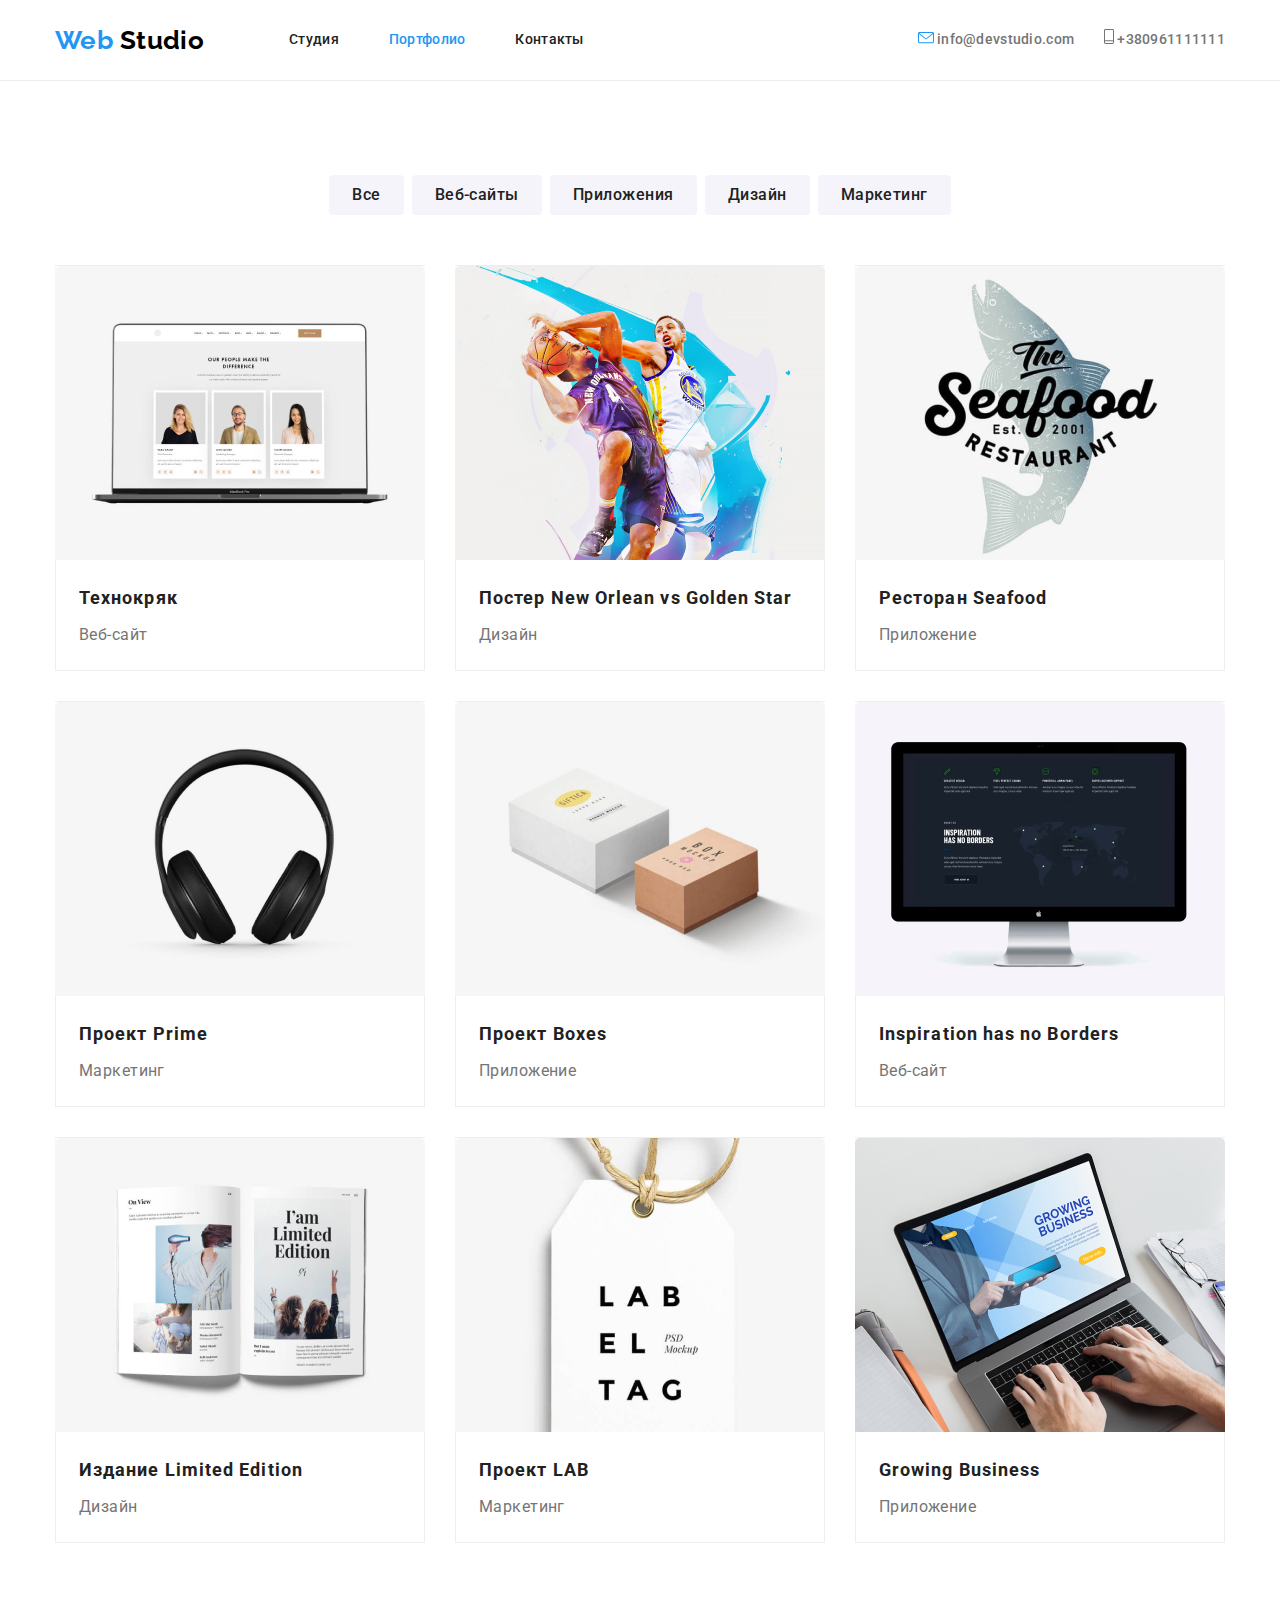
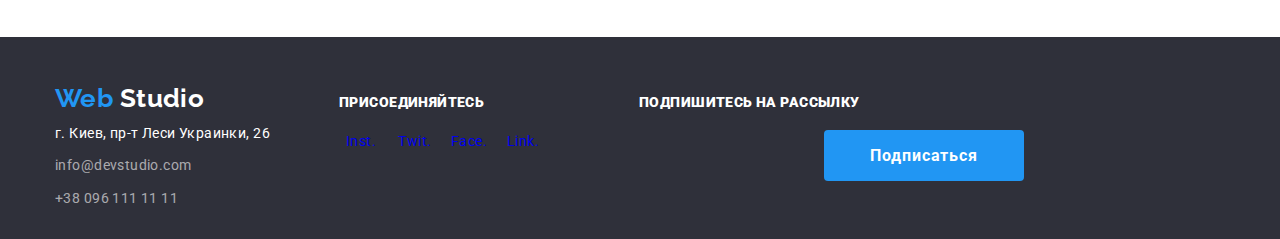
==== commit 865f8812: "Обновляет стилизацию и содержание согласно макету" ====
--- a/portfolio.html
+++ b/portfolio.html
@@ -60,202 +60,203 @@
       </div>
     </header>
     <!-- Уникальный контент страницы -->
-    <main class="main-section">
-      <div class="filters-container">
-        <ul class="filter">
-          <li class="filter-items">
-            <button class="filter-button" type="button">Все</button>
-          </li>
-          <li class="filter-items">
-            <button class="filter-button" type="button">Веб-сайты</button>
-          </li>
-          <li class="filter-items">
-            <button class="filter-button" type="button">Приложения</button>
-          </li>
-          <li class="filter-items">
-            <button class="filter-button" type="button">Дизайн</button>
-          </li>
-          <li class="filter-items">
-            <button class="filter-button" type="button">Маркетинг</button>
-          </li>
-        </ul>
-      </div>
-      <h1 class="main-title visually-hidden">Галерея проектов</h1>
-      <div class="container">
-        <ul class="portfolio-list">
-          <li class="portfolio-item">
-            <a class="portfolio-link" href="">
-              <img
-                class="gallery-img"
-                src="./images/project1.jpg"
-                alt="Первый проект"
-                width="370"
-              />
-              <div class="subtitle-container">
-                <h2 class="subtitle">Технокряк</h2>
-                <p class="type">Веб-сайт</p>
-              </div>
-              <p class="description">
-                Технокряк это современная площадка распространения коронавируса.
-                Компании используют эту платформу для цифрового шпионажа и атак
-                на защищённые сервера конкурентов.
-              </p>
-            </a>
-          </li>
-          <li class="portfolio-item">
-            <a class="portfolio-link" href="">
-              <img
-                class="gallery-img"
-                src="./images/project2.jpg"
-                alt="Второй проект"
-                width="370"
-              />
-              <div class="subtitle-container">
-                <h2 class="subtitle">Постер New Orlean vs Golden Star</h2>
-                <p class="type">Дизайн</p>
-              </div>
-              <p class="description">
-                Технокряк это современная площадка распространения коронавируса.
-                Компании используют эту платформу для цифрового шпионажа и атак
-                на защищённые сервера конкурентов.
-              </p>
-            </a>
-          </li>
-          <li class="portfolio-item">
-            <a class="portfolio-link" href="">
-              <img
-                class="gallery-img"
-                src="./images/project3.jpg"
-                alt="Третий проект"
-                width="370"
-              />
-              <div class="subtitle-container">
-                <h2 class="subtitle">Ресторан Seafood</h2>
-                <p class="type">Приложение</p>
-              </div>
-              <p class="description">
-                Технокряк это современная площадка распространения коронавируса.
-                Компании используют эту платформу для цифрового шпионажа и атак
-                на защищённые сервера конкурентов.
-              </p>
-            </a>
-          </li>
-          <li class="portfolio-item">
-            <a class="portfolio-link" href="">
-              <img
-                class="gallery-img"
-                src="./images/project4.jpg"
-                alt="Четвертый проект"
-                width="370"
-              />
-              <div class="subtitle-container">
-                <h2 class="subtitle">Проект Prime</h2>
-                <p class="type">Маркетинг</p>
-              </div>
-              <p class="description">
-                Технокряк это современная площадка распространения коронавируса.
-                Компании используют эту платформу для цифрового шпионажа и атак
-                на защищённые сервера конкурентов.
-              </p>
-            </a>
-          </li>
-          <li class="portfolio-item">
-            <a class="portfolio-link" href="">
-              <img
-                class="gallery-img"
-                src="./images/project5.jpg"
-                alt="Пятый проект"
-                width="370"
-              />
-              <div class="subtitle-container">
-                <h2 class="subtitle">Проект Boxes</h2>
-                <p class="type">Приложение</p>
-              </div>
-              <p class="description">
-                Технокряк это современная площадка распространения коронавируса.
-                Компании используют эту платформу для цифрового шпионажа и атак
-                на защищённые сервера конкурентов.
-              </p>
-            </a>
-          </li>
-          <li class="portfolio-item">
-            <a class="portfolio-link" href="">
-              <img
-                class="gallery-img"
-                src="./images/project6.jpg"
-                alt="Шестой проект"
-                width="370"
-              />
-              <div class="subtitle-container">
-                <h2 class="subtitle">Inspiration has no Borders</h2>
-                <p class="type">Веб-сайт</p>
-              </div>
-              <p class="description">
-                Технокряк это современная площадка распространения коронавируса.
-                Компании используют эту платформу для цифрового шпионажа и атак
-                на защищённые сервера конкурентов.
-              </p>
-            </a>
-          </li>
-          <li class="portfolio-item">
-            <a class="portfolio-link" href="">
-              <img
-                class="gallery-img"
-                src="./images/project7.jpg"
-                alt="Седьмой проект"
-                width="370"
-              />
-              <div class="subtitle-container">
-                <h2 class="subtitle">Издание Limited Edition</h2>
-                <p class="type">Дизайн</p>
-              </div>
-              <p class="description">
-                Технокряк это современная площадка распространения коронавируса.
-                Компании используют эту платформу для цифрового шпионажа и атак
-                на защищённые сервера конкурентов.
-              </p>
-            </a>
-          </li>
-          <li class="portfolio-item">
-            <a class="portfolio-link" href="">
-              <img
-                class="gallery-img"
-                src="./images/project8.jpg"
-                alt="Восьмой проект"
-                width="370"
-              />
-              <div class="subtitle-container">
-                <h2 class="subtitle">Проект LAB</h2>
-                <p class="type">Маркетинг</p>
-              </div>
-              <p class="description">
-                Технокряк это современная площадка распространения коронавируса.
-                Компании используют эту платформу для цифрового шпионажа и атак
-                на защищённые сервера конкурентов.
-              </p>
-            </a>
-          </li>
-          <li class="portfolio-item">
-            <a class="portfolio-link" href="">
-              <img
-                class="gallery-img"
-                src="./images/project9.jpg"
-                alt="Девятый проект"
-                width="370"
-              />
-              <div class="subtitle-container">
-                <h2 class="subtitle">Growing Business</h2>
-                <p class="type">Приложение</p>
-              </div>
-              <p class="description">
-                Технокряк это современная площадка распространения коронавируса.
-                Компании используют эту платформу для цифрового шпионажа и атак
-                на защищённые сервера конкурентов.
-              </p>
-            </a>
-          </li>
-        </ul>
-      </div>
+    <main>
+      <section class="main-section">
+        <div class="container">
+          <ul class="filter">
+            <li class="filter-items">
+              <button class="filter-button" type="button">Все</button>
+            </li>
+            <li class="filter-items">
+              <button class="filter-button" type="button">Веб-сайты</button>
+            </li>
+            <li class="filter-items">
+              <button class="filter-button" type="button">Приложения</button>
+            </li>
+            <li class="filter-items">
+              <button class="filter-button" type="button">Дизайн</button>
+            </li>
+            <li class="filter-items">
+              <button class="filter-button" type="button">Маркетинг</button>
+            </li>
+          </ul>
+          <h1 class="main-title visually-hidden">Галерея проектов</h1>
+
+          <ul class="portfolio-list">
+            <li class="portfolio-item">
+              <a class="portfolio-link" href="">
+                <img
+                  class="gallery-img"
+                  src="./images/project1.jpg"
+                  alt="Первый проект"
+                  width="370"
+                />
+                <div class="subtitle-container">
+                  <h2 class="subtitle">Технокряк</h2>
+                  <p class="type">Веб-сайт</p>
+                </div>
+                <p class="description">
+                  Технокряк это современная площадка распространения
+                  коронавируса. Компании используют эту платформу для цифрового
+                  шпионажа и атак на защищённые сервера конкурентов.
+                </p>
+              </a>
+            </li>
+            <li class="portfolio-item">
+              <a class="portfolio-link" href="">
+                <img
+                  class="gallery-img"
+                  src="./images/project2.jpg"
+                  alt="Второй проект"
+                  width="370"
+                />
+                <div class="subtitle-container">
+                  <h2 class="subtitle">Постер New Orlean vs Golden Star</h2>
+                  <p class="type">Дизайн</p>
+                </div>
+                <p class="description">
+                  Технокряк это современная площадка распространения
+                  коронавируса. Компании используют эту платформу для цифрового
+                  шпионажа и атак на защищённые сервера конкурентов.
+                </p>
+              </a>
+            </li>
+            <li class="portfolio-item">
+              <a class="portfolio-link" href="">
+                <img
+                  class="gallery-img"
+                  src="./images/project3.jpg"
+                  alt="Третий проект"
+                  width="370"
+                />
+                <div class="subtitle-container">
+                  <h2 class="subtitle">Ресторан Seafood</h2>
+                  <p class="type">Приложение</p>
+                </div>
+                <p class="description">
+                  Технокряк это современная площадка распространения
+                  коронавируса. Компании используют эту платформу для цифрового
+                  шпионажа и атак на защищённые сервера конкурентов.
+                </p>
+              </a>
+            </li>
+            <li class="portfolio-item">
+              <a class="portfolio-link" href="">
+                <img
+                  class="gallery-img"
+                  src="./images/project4.jpg"
+                  alt="Четвертый проект"
+                  width="370"
+                />
+                <div class="subtitle-container">
+                  <h2 class="subtitle">Проект Prime</h2>
+                  <p class="type">Маркетинг</p>
+                </div>
+                <p class="description">
+                  Технокряк это современная площадка распространения
+                  коронавируса. Компании используют эту платформу для цифрового
+                  шпионажа и атак на защищённые сервера конкурентов.
+                </p>
+              </a>
+            </li>
+            <li class="portfolio-item">
+              <a class="portfolio-link" href="">
+                <img
+                  class="gallery-img"
+                  src="./images/project5.jpg"
+                  alt="Пятый проект"
+                  width="370"
+                />
+                <div class="subtitle-container">
+                  <h2 class="subtitle">Проект Boxes</h2>
+                  <p class="type">Приложение</p>
+                </div>
+                <p class="description">
+                  Технокряк это современная площадка распространения
+                  коронавируса. Компании используют эту платформу для цифрового
+                  шпионажа и атак на защищённые сервера конкурентов.
+                </p>
+              </a>
+            </li>
+            <li class="portfolio-item">
+              <a class="portfolio-link" href="">
+                <img
+                  class="gallery-img"
+                  src="./images/project6.jpg"
+                  alt="Шестой проект"
+                  width="370"
+                />
+                <div class="subtitle-container">
+                  <h2 class="subtitle">Inspiration has no Borders</h2>
+                  <p class="type">Веб-сайт</p>
+                </div>
+                <p class="description">
+                  Технокряк это современная площадка распространения
+                  коронавируса. Компании используют эту платформу для цифрового
+                  шпионажа и атак на защищённые сервера конкурентов.
+                </p>
+              </a>
+            </li>
+            <li class="portfolio-item">
+              <a class="portfolio-link" href="">
+                <img
+                  class="gallery-img"
+                  src="./images/project7.jpg"
+                  alt="Седьмой проект"
+                  width="370"
+                />
+                <div class="subtitle-container">
+                  <h2 class="subtitle">Издание Limited Edition</h2>
+                  <p class="type">Дизайн</p>
+                </div>
+                <p class="description">
+                  Технокряк это современная площадка распространения
+                  коронавируса. Компании используют эту платформу для цифрового
+                  шпионажа и атак на защищённые сервера конкурентов.
+                </p>
+              </a>
+            </li>
+            <li class="portfolio-item">
+              <a class="portfolio-link" href="">
+                <img
+                  class="gallery-img"
+                  src="./images/project8.jpg"
+                  alt="Восьмой проект"
+                  width="370"
+                />
+                <div class="subtitle-container">
+                  <h2 class="subtitle">Проект LAB</h2>
+                  <p class="type">Маркетинг</p>
+                </div>
+                <p class="description">
+                  Технокряк это современная площадка распространения
+                  коронавируса. Компании используют эту платформу для цифрового
+                  шпионажа и атак на защищённые сервера конкурентов.
+                </p>
+              </a>
+            </li>
+            <li class="portfolio-item">
+              <a class="portfolio-link" href="">
+                <img
+                  class="gallery-img"
+                  src="./images/project9.jpg"
+                  alt="Девятый проект"
+                  width="370"
+                />
+                <div class="subtitle-container">
+                  <h2 class="subtitle">Growing Business</h2>
+                  <p class="type">Приложение</p>
+                </div>
+                <p class="description">
+                  Технокряк это современная площадка распространения
+                  коронавируса. Компании используют эту платформу для цифрового
+                  шпионажа и атак на защищённые сервера конкурентов.
+                </p>
+              </a>
+            </li>
+          </ul>
+        </div>
+      </section>
     </main>
     <!-- Подвал страницы -->
     <footer>
@@ -307,9 +308,6 @@
           <a class="button primary" href="">Подписаться</a>
         </div>
       </div>
-      <div class="container-author">
-        <p class="developed-by">2020 | Developed by GoIT Students</p>
-      </div>
     </footer>
   </body>
 </html>
--- a/css/styles.css
+++ b/css/styles.css
@@ -67,9 +67,8 @@
 
 .site-navigation .link {
   padding-top: 32px;
-  padding-bottom: 29px;
-  display: block;
-  border-bottom: 4px solid transparent;
+  padding-bottom: 32px;
+  display: block;
 
   font-weight: 500;
   line-height: 1.14;
@@ -81,12 +80,10 @@
 .site-navigation .link:hover,
 .site-navigation .link:focus {
   color: var(--button-background-links-color);
-  border-bottom: 4px solid var(--button-background-links-color);
 }
 
 .site-navigation .current {
   color: var(--button-background-links-color);
-  border-bottom: 4px solid var(--button-background-links-color);
 }
 
 /*Контакты в хедере*/
@@ -218,9 +215,21 @@
 
 .hero {
   text-align: center;
+  max-width: 1600px;
+  height: 600px;
+  margin-left: auto;
+  margin-right: auto;
   padding-top: 200px;
   padding-bottom: 200px;
-  background: rgba(47, 48, 58, 0.8);
+  background-image: linear-gradient(
+      to right,
+      rgba(47, 48, 58, 0.8),
+      rgba(47, 48, 58, 0.8)
+    ),
+    url('../images/Hero-img.png');
+  background-size: cover;
+  background-repeat: no-repeat;
+  background-position: center;
 }
 
 .hero-title {
@@ -351,6 +360,7 @@
 }
 
 .feature-img {
+  display: block;
   padding: 25px 100px;
   background: #f5f4fa;
   border-radius: 4px;
@@ -389,11 +399,11 @@
 
 .mate {
   list-style: none;
-  display: flex;
+  display: inline-flex;
   padding-left: 0;
   margin-top: 16px;
   justify-content: center;
-  width: 206px;
+  min-width: 206px;
   height: 44px;
 }
 
@@ -402,8 +412,6 @@
   text-align: center;
   background-color: #ffffff;
   align-items: center;
-  display: flex;
-  flex-direction: column;
   box-shadow: 0px 2px 1px rgba(0, 0, 0, 0.2), 0px 1px 1px rgba(0, 0, 0, 0.14),
     0px 1px 3px rgba(0, 0, 0, 0.12);
   border-radius: 0px 0px 4px 4px;
@@ -447,13 +455,20 @@
 
 /*Фильтр*/
 
+.filters-container {
+}
+
 .filter {
-  list-style: none;
-  display: flex;
-  align-items: center;
-  padding-left: 0;
-  margin-top: 0;
-  margin-bottom: 0;
+  display: flex;
+  justify-content: center;
+  min-width: 611px;
+  margin-left: auto;
+  margin-right: auto;
+  margin-bottom: 50px;
+  list-style: none;
+  align-items: center;
+  padding-left: 0;
+  margin-top: 0;
 }
 
 .filter-items:not(:first-child) {
@@ -674,30 +689,9 @@
   padding-top: 57px;
 }
 
-.container-author {
-  margin: 0 auto;
-  width: 1200px;
-  padding-left: 15px;
-  padding-right: 15px;
-  padding-top: 18px;
-  padding-bottom: 21px;
-  align-items: center;
-  text-align: center;
-  border-top: 1px solid rgba(255, 255, 255, 0.1);
-}
-
 .main-section {
-  padding-top: 93px;
+  padding-top: 94px;
   padding-bottom: 94px;
-}
-
-.filters-container {
-  display: flex;
-  justify-content: center;
-  min-width: 611px;
-  margin-left: auto;
-  margin-right: auto;
-  margin-bottom: 50px;
 }
 
 .subtitle-container {
